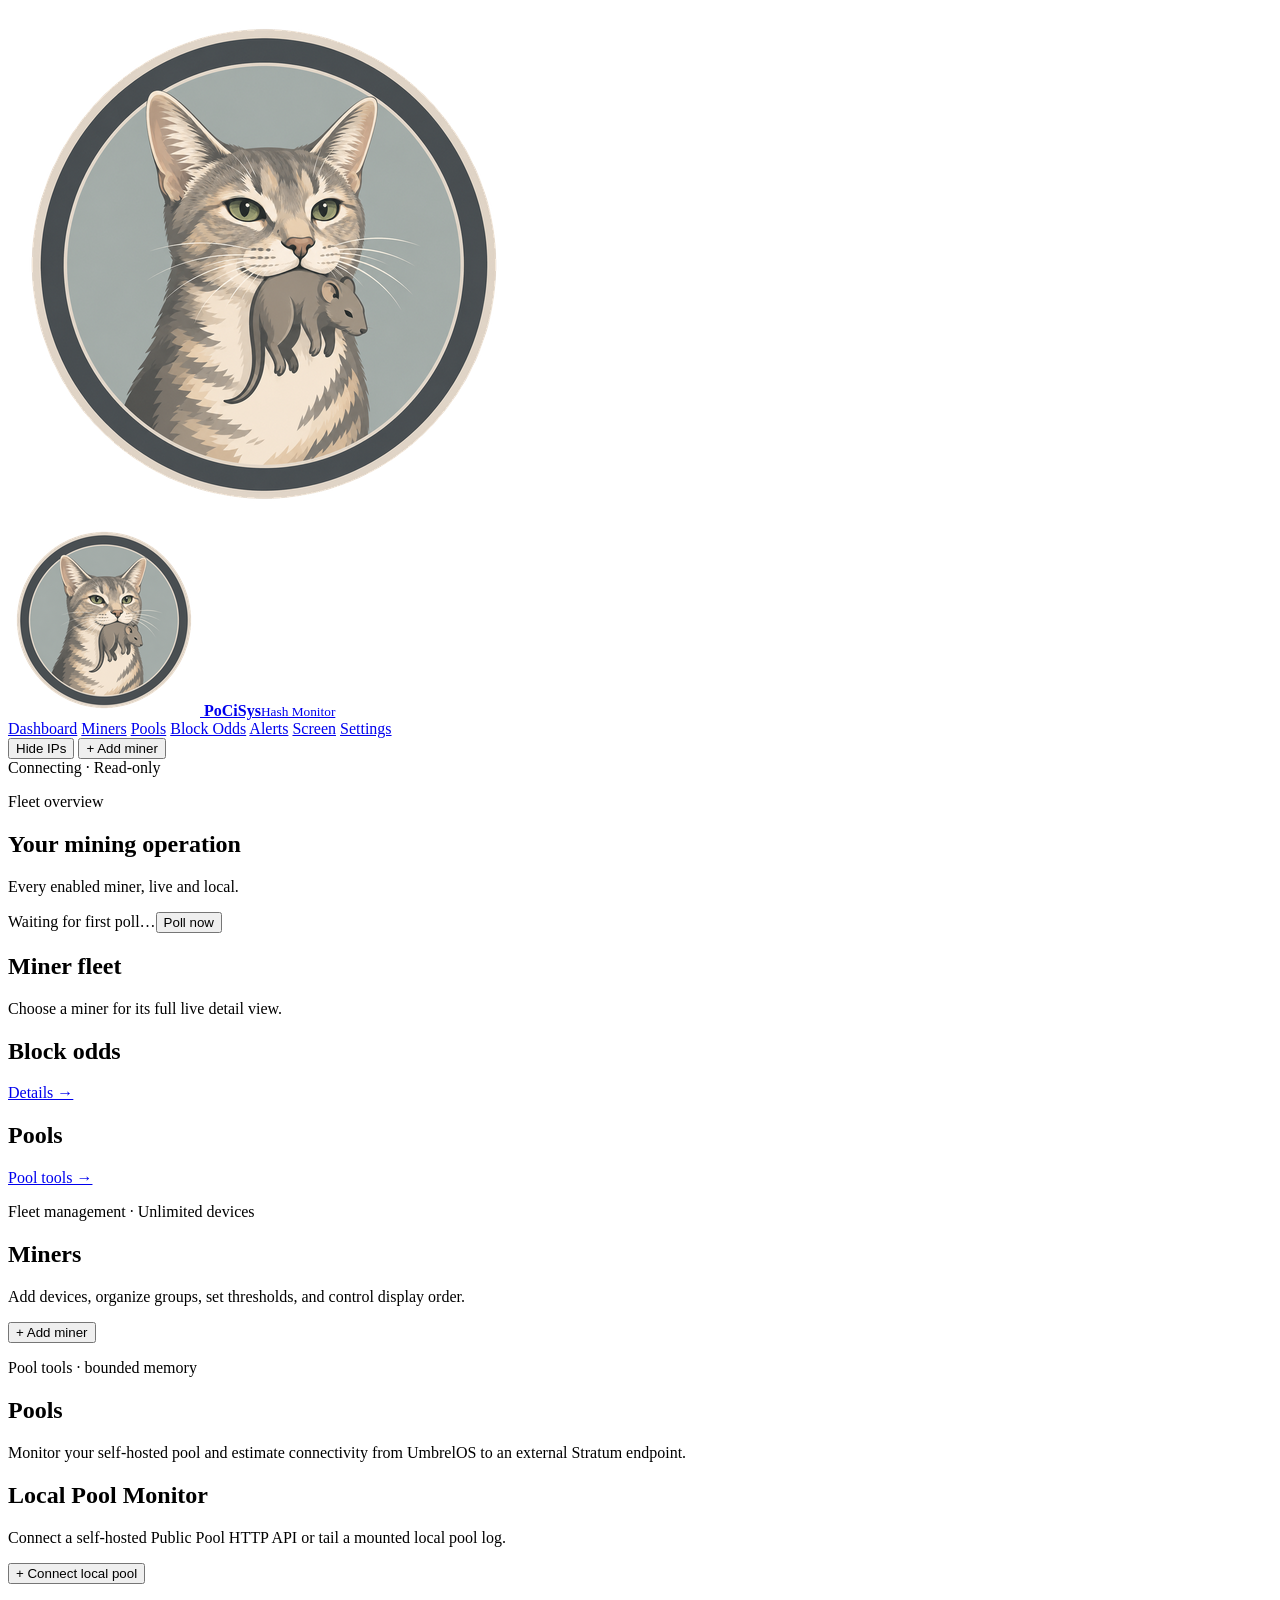
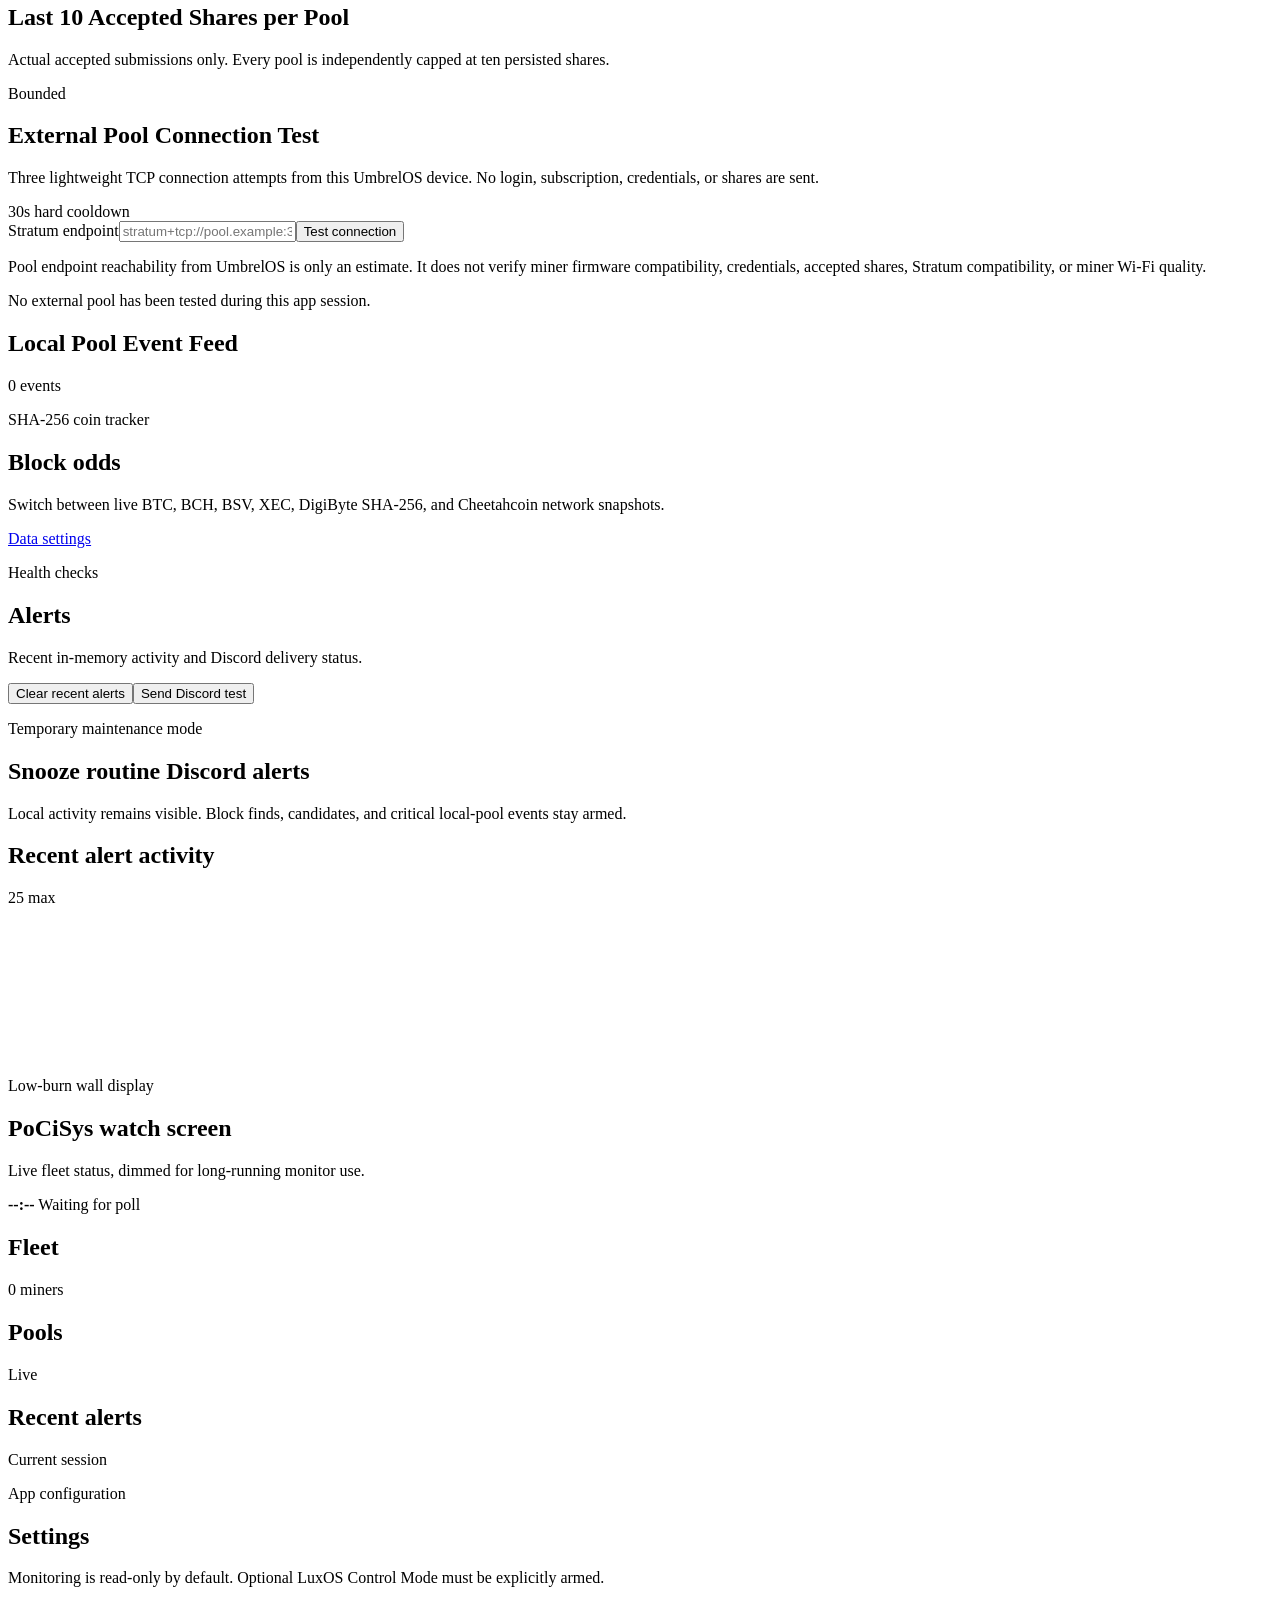
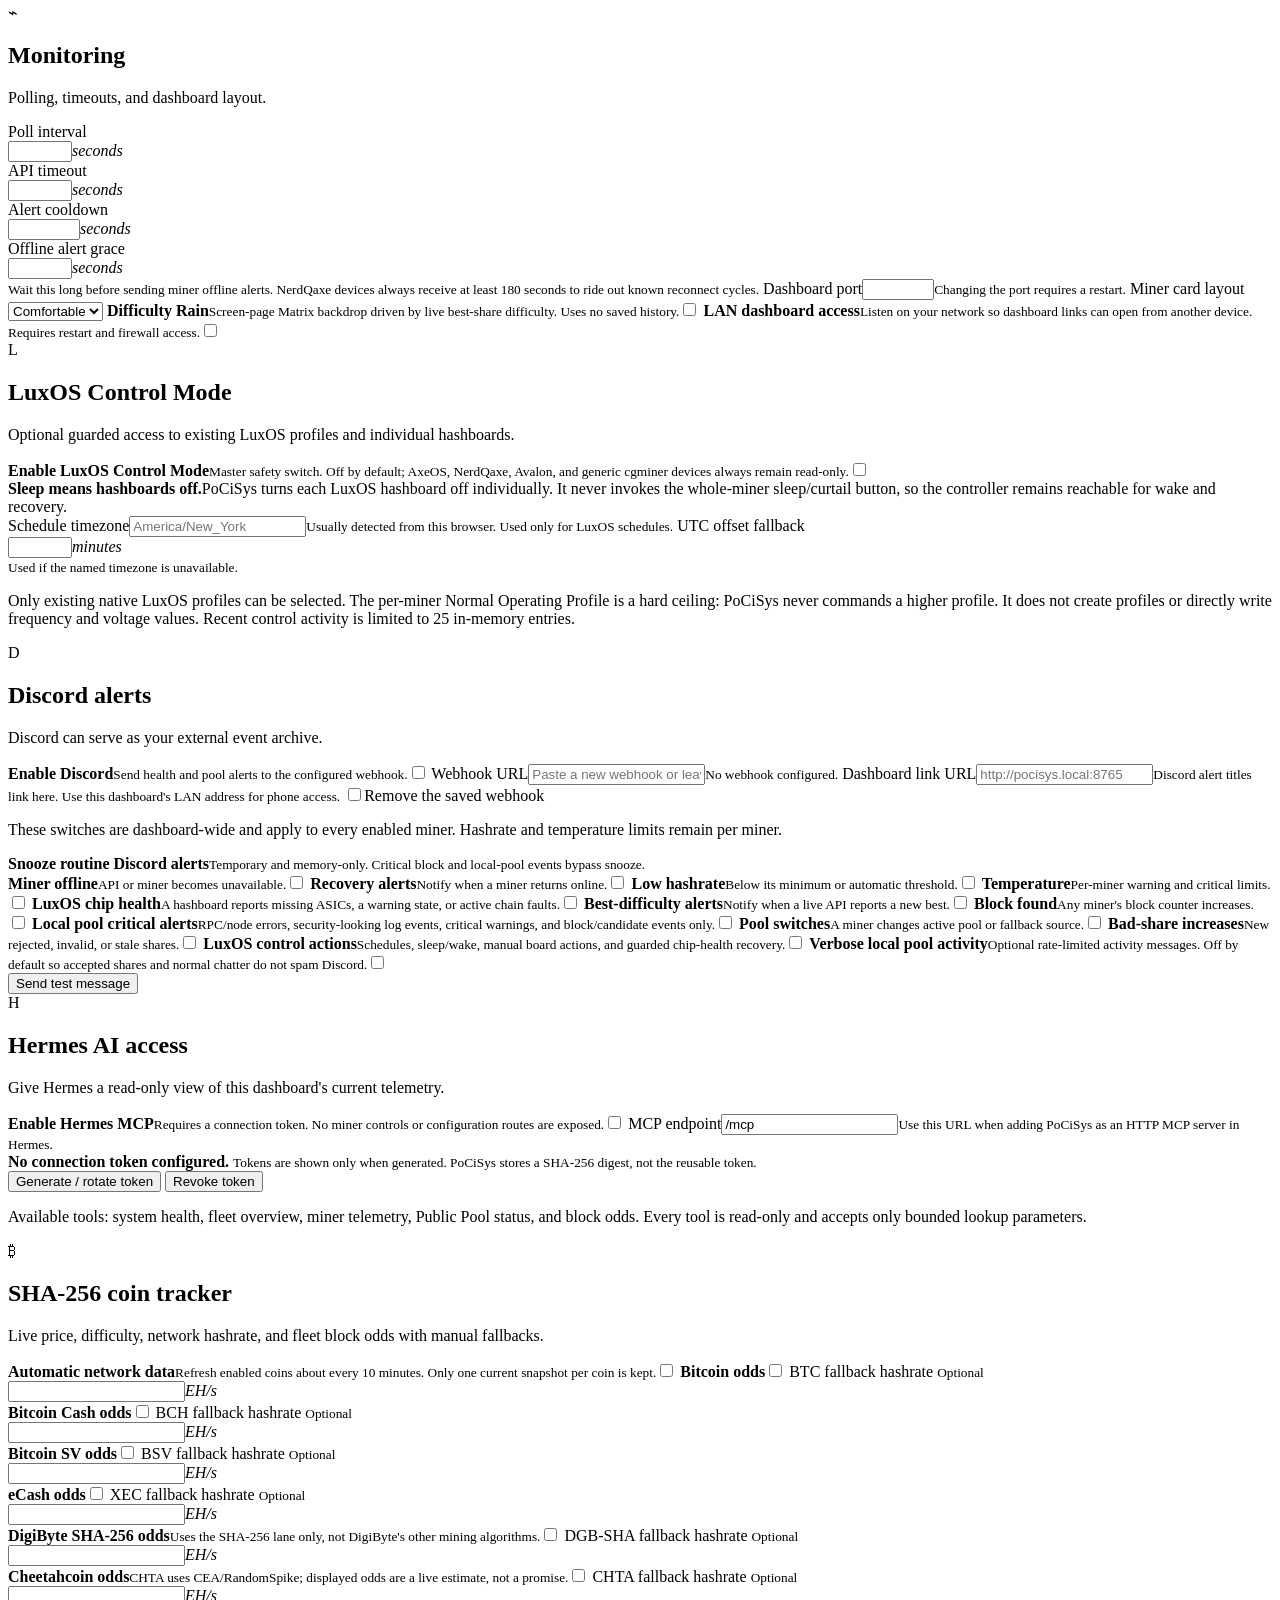
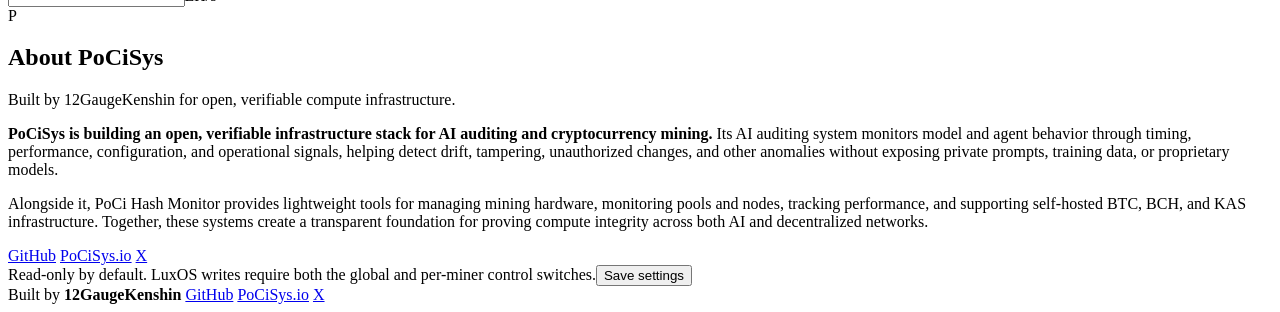
==== pocisys-hash-monitor/web/index.html @ 03a72e24 "Update Hash Monitor shares and health telemetry" ====
<!doctype html>
<html lang="en">
<head>
  <meta charset="utf-8">
  <meta name="viewport" content="width=device-width, initial-scale=1">
  <meta name="theme-color" content="#080c12">
  <title>PoCiSys Hash Monitor</title>
  <link rel="stylesheet" href="/static/style.css">
</head>
<body>
  <div class="cat-watermark" aria-hidden="true"><img src="[data-uri]" alt=""></div>
  <header class="topbar">
    <a class="brand" href="/" data-link>
      <span class="brand-mark"><img src="[data-uri]" alt="PoCiSys cat logo"></span>
      <span><strong>PoCiSys</strong><small>Hash Monitor</small></span>
    </a>
    <nav>
      <a href="/" data-link>Dashboard</a>
      <a href="/miners" data-link>Miners</a>
      <a href="/pools" data-link>Pools</a>
      <a href="/odds" data-link>Block Odds</a>
      <a href="/alerts" data-link>Alerts</a>
      <a href="/screen" data-link>Screen</a>
      <a href="/settings" data-link>Settings</a>
    </nav>
    <div class="top-actions">
      <button class="privacy-button" id="ip-privacy-toggle" data-action="toggle-ip-privacy" aria-pressed="false">Hide IPs</button>
      <button class="primary small" data-action="add-miner">+ Add miner</button>
      <div class="connection"><i></i><span id="connection-text">Connecting · Read-only</span></div>
    </div>
  </header>

  <main>
    <section id="page-dashboard" class="page">
      <div class="page-heading">
        <div><p class="eyebrow">Fleet overview</p><h1>Your mining operation</h1><p>Every enabled miner, live and local.</p></div>
        <div class="heading-actions"><span id="last-poll">Waiting for first poll…</span><button data-action="poll-now">Poll now</button></div>
      </div>
      <div id="summary-grid" class="summary-grid"></div>
      <div class="section-heading fleet-heading">
        <div><h2>Miner fleet</h2><p>Choose a miner for its full live detail view.</p></div>
        <div id="group-filters" class="filter-chips"></div>
      </div>
      <div id="dashboard-miners"></div>
      <div class="split">
        <section class="panel"><div class="panel-title"><h2>Block odds</h2><a href="/odds" data-link>Details →</a></div><div id="dashboard-odds"></div></section>
        <section class="panel"><div class="panel-title"><h2>Pools</h2><a href="/pools" data-link>Pool tools →</a></div><div id="dashboard-pools"></div></section>
      </div>
    </section>

    <section id="page-miners" class="page">
      <div class="page-heading">
        <div><p class="eyebrow">Fleet management · Unlimited devices</p><h1>Miners</h1><p>Add devices, organize groups, set thresholds, and control display order.</p></div>
        <button class="primary" data-action="add-miner">+ Add miner</button>
      </div>
      <div id="miners-table" class="table-wrap"></div>
    </section>

    <section id="page-miner-detail" class="page">
      <div id="miner-detail"></div>
    </section>

    <section id="page-pools" class="page">
      <div class="page-heading">
        <div><p class="eyebrow">Pool tools · bounded memory</p><h1>Pools</h1><p>Monitor your self-hosted pool and estimate connectivity from UmbrelOS to an external Stratum endpoint.</p></div>
      </div>
      <section class="pool-section-head"><div><h2>Local Pool Monitor</h2><p>Connect a self-hosted Public Pool HTTP API or tail a mounted local pool log.</p></div><button class="primary" data-action="add-pool">+ Connect local pool</button></section>
      <div id="pool-management" class="management-grid"></div>
      <section class="panel accepted-shares-panel">
        <div class="panel-title"><div><h2>Last 10 Accepted Shares per Pool</h2><p>Actual accepted submissions only. Every pool is independently capped at ten persisted shares.</p></div><span class="pill">Bounded</span></div>
        <div id="accepted-share-summary" class="share-summary-grid"></div>
        <div id="accepted-share-feed" class="accepted-share-feed"></div>
      </section>
      <section class="panel pool-connection-tool">
        <div class="panel-title"><div><h2>External Pool Connection Test</h2><p>Three lightweight TCP connection attempts from this UmbrelOS device. No login, subscription, credentials, or shares are sent.</p></div><span class="pill">30s hard cooldown</span></div>
        <div class="pool-test-controls"><label><span>Stratum endpoint</span><input id="pool-test-target" type="text" maxlength="320" placeholder="stratum+tcp://pool.example:3333" autocomplete="off" spellcheck="false"></label><button id="pool-test-button" class="primary" data-action="test-external-pool">Test connection</button></div>
        <p class="pool-test-notice">Pool endpoint reachability from UmbrelOS is only an estimate. It does not verify miner firmware compatibility, credentials, accepted shares, Stratum compatibility, or miner Wi-Fi quality.</p>
        <div id="pool-test-result" class="pool-test-result"><div class="empty compact-empty">No external pool has been tested during this app session.</div></div>
      </section>
      <section class="panel feed-panel"><div class="panel-title"><h2>Local Pool Event Feed</h2><span id="pool-event-total" class="pill">0 events</span></div><div id="pool-events" class="feed"></div></section>
    </section>

    <section id="page-odds" class="page">
      <div class="page-heading"><div><p class="eyebrow">SHA-256 coin tracker</p><h1>Block odds</h1><p>Switch between live BTC, BCH, BSV, XEC, DigiByte SHA-256, and Cheetahcoin network snapshots.</p></div><a class="button-link" href="/settings#odds-settings" data-link>Data settings</a></div>
      <div id="odds-filters" class="filter-row odds-filters"></div>
      <div id="odds-content" class="odds-grid"></div>
    </section>

    <section id="page-alerts" class="page">
      <div class="page-heading">
        <div><p class="eyebrow">Health checks</p><h1>Alerts</h1><p>Recent in-memory activity and Discord delivery status.</p></div>
        <div class="heading-actions"><button data-action="clear-alerts">Clear recent alerts</button><button data-action="test-discord">Send Discord test</button></div>
      </div>
      <div id="discord-status"></div>
      <section class="panel alert-snooze-card"><div><p class="eyebrow">Temporary maintenance mode</p><h2>Snooze routine Discord alerts</h2><p>Local activity remains visible. Block finds, candidates, and critical local-pool events stay armed.</p></div><div id="alert-snooze-controls" class="snooze-controls"></div></section>
      <section class="panel feed-panel"><div class="panel-title"><h2>Recent alert activity</h2><span class="pill">25 max</span></div><div id="alert-events" class="feed"></div></section>
    </section>

    <section id="page-screen" class="page screen-page">
      <div class="screen-shell">
        <canvas id="difficulty-rain" class="difficulty-rain" aria-hidden="true"></canvas>
        <div class="screen-ambient screen-ambient-a"></div>
        <div class="screen-ambient screen-ambient-b"></div>
        <header class="screen-head">
          <div>
            <p class="eyebrow">Low-burn wall display</p>
            <h1>PoCiSys watch screen</h1>
            <p>Live fleet status, dimmed for long-running monitor use.</p>
          </div>
          <div class="screen-clock">
            <strong id="screen-time">--:--</strong>
            <span id="screen-updated">Waiting for poll</span>
            <div id="screen-snooze-controls" class="snooze-controls screen-snooze-controls"></div>
          </div>
        </header>
        <div id="screen-status" class="screen-status-grid"></div>
        <div class="screen-main-grid">
          <section class="screen-panel screen-fleet-panel">
            <div class="screen-panel-title"><h2>Fleet</h2><span id="screen-fleet-count" class="pill">0 miners</span></div>
            <div id="screen-miners" class="screen-miners"></div>
          </section>
          <aside class="screen-side">
            <section class="screen-panel">
              <div class="screen-panel-title"><h2>Pools</h2><span class="pill">Live</span></div>
              <div id="screen-pools" class="screen-list"></div>
            </section>
            <section class="screen-panel">
              <div class="screen-panel-title"><h2>Recent alerts</h2><span class="pill">Current session</span></div>
              <div id="screen-alerts" class="screen-list"></div>
            </section>
          </aside>
        </div>
      </div>
    </section>

    <section id="page-settings" class="page">
      <div class="page-heading"><div><p class="eyebrow">App configuration</p><h1>Settings</h1><p>Monitoring is read-only by default. Optional LuxOS Control Mode must be explicitly armed.</p></div></div>
      <form id="settings-form" class="settings-layout">
        <section class="settings-card">
          <div class="settings-card-head"><span class="settings-icon">⌁</span><div><h2>Monitoring</h2><p>Polling, timeouts, and dashboard layout.</p></div></div>
          <div class="form-grid">
            <label><span>Poll interval</span><div class="input-unit"><input name="poll_interval_seconds" type="number" min="2" max="3600" required><em>seconds</em></div></label>
            <label><span>API timeout</span><div class="input-unit"><input name="request_timeout_seconds" type="number" min="0.5" max="30" step="0.5" required><em>seconds</em></div></label>
            <label><span>Alert cooldown</span><div class="input-unit"><input name="alert_cooldown_seconds" type="number" min="0" max="86400" required><em>seconds</em></div></label>
            <label><span>Offline alert grace</span><div class="input-unit"><input name="offline_alert_grace_seconds" type="number" min="0" max="3600" required><em>seconds</em></div><small>Wait this long before sending miner offline alerts. NerdQaxe devices always receive at least 180 seconds to ride out known reconnect cycles.</small></label>
            <label><span>Dashboard port</span><input name="dashboard_port" type="number" min="1024" max="65535" required><small>Changing the port requires a restart.</small></label>
            <label><span>Miner card layout</span><select name="dashboard_density"><option value="comfortable">Comfortable</option><option value="compact">Compact</option></select></label>
            <label class="switch-row full"><span><strong>Difficulty Rain</strong><small>Screen-page Matrix backdrop driven by live best-share difficulty. Uses no saved history.</small></span><input name="difficulty_rain_enabled" type="checkbox" role="switch"></label>
            <label class="switch-row full"><span><strong>LAN dashboard access</strong><small>Listen on your network so dashboard links can open from another device. Requires restart and firewall access.</small></span><input name="lan_access_enabled" type="checkbox" role="switch"></label>
          </div>
        </section>

        <section class="settings-card control-settings-card">
          <div class="settings-card-head"><span class="settings-icon control-color">L</span><div><h2>LuxOS Control Mode</h2><p>Optional guarded access to existing LuxOS profiles and individual hashboards.</p></div></div>
          <label class="switch-row"><span><strong>Enable LuxOS Control Mode</strong><small>Master safety switch. Off by default; AxeOS, NerdQaxe, Avalon, and generic cgminer devices always remain read-only.</small></span><input name="luxos_control_enabled" type="checkbox" role="switch"></label>
          <div class="control-warning"><strong>Sleep means hashboards off.</strong><span>PoCiSys turns each LuxOS hashboard off individually. It never invokes the whole-miner sleep/curtail button, so the controller remains reachable for wake and recovery.</span></div>
          <div class="form-grid two">
            <label><span>Schedule timezone</span><input name="control_timezone" maxlength="80" placeholder="America/New_York"><small>Usually detected from this browser. Used only for LuxOS schedules.</small></label>
            <label><span>UTC offset fallback</span><div class="input-unit"><input name="control_utc_offset_minutes" type="number" min="-840" max="840" step="1"><em>minutes</em></div><small>Used if the named timezone is unavailable.</small></label>
          </div>
          <p class="settings-explainer">Only existing native LuxOS profiles can be selected. The per-miner Normal Operating Profile is a hard ceiling: PoCiSys never commands a higher profile. It does not create profiles or directly write frequency and voltage values. Recent control activity is limited to 25 in-memory entries.</p>
        </section>

        <section class="settings-card discord-settings-card">
          <div class="settings-card-head"><span class="settings-icon discord-color">D</span><div><h2>Discord alerts</h2><p>Discord can serve as your external event archive.</p></div></div>
          <label class="switch-row"><span><strong>Enable Discord</strong><small>Send health and pool alerts to the configured webhook.</small></span><input name="discord_enabled" type="checkbox" role="switch"></label>
          <label><span>Webhook URL</span><input name="webhook_url" type="password" autocomplete="off" placeholder="Paste a new webhook or leave unchanged"><small id="webhook-state">No webhook configured.</small></label>
          <label><span>Dashboard link URL</span><input name="dashboard_base_url" type="url" placeholder="http://pocisys.local:8765"><small>Discord alert titles link here. Use this dashboard's LAN address for phone access.</small></label>
          <label class="check-row"><input name="clear_webhook" type="checkbox"><span>Remove the saved webhook</span></label>
          <p class="settings-explainer">These switches are dashboard-wide and apply to every enabled miner. Hashrate and temperature limits remain per miner.</p>
          <div class="settings-snooze"><div><strong>Snooze routine Discord alerts</strong><small>Temporary and memory-only. Critical block and local-pool events bypass snooze.</small></div><div id="settings-snooze-controls" class="snooze-controls"></div></div>
          <div class="toggle-list alert-toggle-grid">
            <label class="switch-row"><span><strong>Miner offline</strong><small>API or miner becomes unavailable.</small></span><input name="send_offline_alerts" type="checkbox" role="switch"></label>
            <label class="switch-row"><span><strong>Recovery alerts</strong><small>Notify when a miner returns online.</small></span><input name="send_recovery_alerts" type="checkbox" role="switch"></label>
            <label class="switch-row"><span><strong>Low hashrate</strong><small>Below its minimum or automatic threshold.</small></span><input name="send_hashrate_alerts" type="checkbox" role="switch"></label>
            <label class="switch-row"><span><strong>Temperature</strong><small>Per-miner warning and critical limits.</small></span><input name="send_temperature_alerts" type="checkbox" role="switch"></label>
            <label class="switch-row"><span><strong>LuxOS chip health</strong><small>A hashboard reports missing ASICs, a warning state, or active chain faults.</small></span><input name="send_chip_health_alerts" type="checkbox" role="switch"></label>
            <label class="switch-row"><span><strong>Best-difficulty alerts</strong><small>Notify when a live API reports a new best.</small></span><input name="send_best_diff_alerts" type="checkbox" role="switch"></label>
            <label class="switch-row"><span><strong>Block found</strong><small>Any miner's block counter increases.</small></span><input name="send_block_found_alerts" type="checkbox" role="switch"></label>
            <label class="switch-row"><span><strong>Local pool critical alerts</strong><small>RPC/node errors, security-looking log events, critical warnings, and block/candidate events only.</small></span><input name="send_pool_alerts" type="checkbox" role="switch"></label>
            <label class="switch-row"><span><strong>Pool switches</strong><small>A miner changes active pool or fallback source.</small></span><input name="send_pool_switch_alerts" type="checkbox" role="switch"></label>
            <label class="switch-row"><span><strong>Bad-share increases</strong><small>New rejected, invalid, or stale shares.</small></span><input name="send_share_alerts" type="checkbox" role="switch"></label>
            <label class="switch-row"><span><strong>LuxOS control actions</strong><small>Schedules, sleep/wake, manual board actions, and guarded chip-health recovery.</small></span><input name="send_control_alerts" type="checkbox" role="switch"></label>
            <label class="switch-row"><span><strong>Verbose local pool activity</strong><small>Optional rate-limited activity messages. Off by default so accepted shares and normal chatter do not spam Discord.</small></span><input name="verbose_pool_events" type="checkbox" role="switch"></label>
          </div>
          <button type="button" data-action="test-discord">Send test message</button>
        </section>

        <section class="settings-card hermes-settings-card">
          <div class="settings-card-head"><span class="settings-icon hermes-color">H</span><div><h2>Hermes AI access</h2><p>Give Hermes a read-only view of this dashboard's current telemetry.</p></div></div>
          <label class="switch-row"><span><strong>Enable Hermes MCP</strong><small>Requires a connection token. No miner controls or configuration routes are exposed.</small></span><input name="hermes_enabled" type="checkbox" role="switch"></label>
          <label><span>MCP endpoint</span><input id="hermes-mcp-url" type="text" readonly value="/mcp"><small>Use this URL when adding PoCiSys as an HTTP MCP server in Hermes.</small></label>
          <div class="hermes-token-state">
            <strong id="hermes-token-state">No connection token configured.</strong>
            <small>Tokens are shown only when generated. PoCiSys stores a SHA-256 digest, not the reusable token.</small>
          </div>
          <div id="hermes-token-result" class="hermes-token-result" hidden>
            <label><span>New connection token</span><input id="hermes-token-value" type="password" readonly autocomplete="off"></label>
            <button type="button" data-action="copy-hermes-token">Copy token</button>
          </div>
          <div class="hermes-actions">
            <button type="button" data-action="generate-hermes-token">Generate / rotate token</button>
            <button class="danger-text" type="button" data-action="revoke-hermes-token">Revoke token</button>
          </div>
          <p class="settings-explainer">Available tools: system health, fleet overview, miner telemetry, Public Pool status, and block odds. Every tool is read-only and accepts only bounded lookup parameters.</p>
        </section>

        <section id="odds-settings" class="settings-card">
          <div class="settings-card-head"><span class="settings-icon">₿</span><div><h2>SHA-256 coin tracker</h2><p>Live price, difficulty, network hashrate, and fleet block odds with manual fallbacks.</p></div></div>
          <div class="toggle-list">
            <label class="switch-row"><span><strong>Automatic network data</strong><small>Refresh enabled coins about every 10 minutes. Only one current snapshot per coin is kept.</small></span><input name="auto_network_data" type="checkbox" role="switch"></label>
            <label class="switch-row"><span><strong>Bitcoin odds</strong></span><input name="btc_enabled" type="checkbox" role="switch"></label>
            <label><span>BTC fallback hashrate <small>Optional</small></span><div class="input-unit"><input name="manual_btc_network_hashrate_eh" type="number" min="0.001" step="0.001"><em>EH/s</em></div></label>
            <label class="switch-row"><span><strong>Bitcoin Cash odds</strong></span><input name="bch_enabled" type="checkbox" role="switch"></label>
            <label><span>BCH fallback hashrate <small>Optional</small></span><div class="input-unit"><input name="manual_bch_network_hashrate_eh" type="number" min="0.001" step="0.001"><em>EH/s</em></div></label>
            <label class="switch-row"><span><strong>Bitcoin SV odds</strong></span><input name="bsv_enabled" type="checkbox" role="switch"></label>
            <label><span>BSV fallback hashrate <small>Optional</small></span><div class="input-unit"><input name="manual_bsv_network_hashrate_eh" type="number" min="0.000000001" step="0.000000001"><em>EH/s</em></div></label>
            <label class="switch-row"><span><strong>eCash odds</strong></span><input name="xec_enabled" type="checkbox" role="switch"></label>
            <label><span>XEC fallback hashrate <small>Optional</small></span><div class="input-unit"><input name="manual_xec_network_hashrate_eh" type="number" min="0.000000001" step="0.000000001"><em>EH/s</em></div></label>
            <label class="switch-row"><span><strong>DigiByte SHA-256 odds</strong><small>Uses the SHA-256 lane only, not DigiByte's other mining algorithms.</small></span><input name="dgb_enabled" type="checkbox" role="switch"></label>
            <label><span>DGB-SHA fallback hashrate <small>Optional</small></span><div class="input-unit"><input name="manual_dgb_network_hashrate_eh" type="number" min="0.000000001" step="0.000000001"><em>EH/s</em></div></label>
            <label class="switch-row"><span><strong>Cheetahcoin odds</strong><small>CHTA uses CEA/RandomSpike; displayed odds are a live estimate, not a promise.</small></span><input name="chta_enabled" type="checkbox" role="switch"></label>
            <label><span>CHTA fallback hashrate <small>Optional</small></span><div class="input-unit"><input name="manual_chta_network_hashrate_eh" type="number" min="0.000000001" step="0.000000001"><em>EH/s</em></div></label>
          </div>
        </section>

        <section class="settings-card about-card">
          <div class="settings-card-head"><span class="settings-icon">P</span><div><h2>About PoCiSys</h2><p>Built by 12GaugeKenshin for open, verifiable compute infrastructure.</p></div></div>
          <p class="settings-explainer about-copy"><strong>PoCiSys is building an open, verifiable infrastructure stack for AI auditing and cryptocurrency mining.</strong> Its AI auditing system monitors model and agent behavior through timing, performance, configuration, and operational signals, helping detect drift, tampering, unauthorized changes, and other anomalies without exposing private prompts, training data, or proprietary models.</p>
          <p class="settings-explainer about-copy">Alongside it, PoCi Hash Monitor provides lightweight tools for managing mining hardware, monitoring pools and nodes, tracking performance, and supporting self-hosted BTC, BCH, and KAS infrastructure. Together, these systems create a transparent foundation for proving compute integrity across both AI and decentralized networks.</p>
          <div class="creator-links" aria-label="PoCiSys links">
            <a href="https://github.com/12gaugekenshin" target="_blank" rel="noopener noreferrer">GitHub</a>
            <a href="https://pocisys.io/" target="_blank" rel="noopener noreferrer">PoCiSys.io</a>
            <a href="https://x.com/12gaugekenshin" target="_blank" rel="noopener noreferrer">X</a>
          </div>
        </section>

        <div class="settings-save"><span id="settings-note">Read-only by default. LuxOS writes require both the global and per-miner control switches.</span><button class="primary" type="submit">Save settings</button></div>
      </form>
    </section>
  </main>

  <footer class="builder-banner" aria-label="Builder attribution">
    <span>Built by <strong>12GaugeKenshin</strong></span>
    <a href="https://github.com/12gaugekenshin" target="_blank" rel="noopener noreferrer">GitHub</a>
    <a href="https://pocisys.io/" target="_blank" rel="noopener noreferrer">PoCiSys.io</a>
    <a href="https://x.com/12gaugekenshin" target="_blank" rel="noopener noreferrer">X</a>
  </footer>

  <dialog id="miner-dialog" class="app-dialog">
    <form id="miner-form" method="dialog">
      <input name="id" type="hidden">
      <div class="dialog-head"><div><p class="eyebrow">Fleet setup</p><h2 id="miner-dialog-title">Add miner</h2></div><button class="icon-button" type="button" data-action="close-dialog" aria-label="Close">×</button></div>
      <div class="dialog-body">
        <div class="form-grid two">
          <label><span>Display name</span><input name="name" maxlength="80" placeholder="Garage Bitaxe" required></label>
          <label><span>IP address or hostname</span><input name="ip" maxlength="255" placeholder="miner.local" required></label>
          <label><span>Miner OS / API</span><select name="type" required><option value="axeos">AxeOS / Bitaxe</option><option value="nerdqaxe">NerdOS / NerdQaxe</option><option value="luxos">LuxOS</option><option value="canaan_avalon">Canaan / Avalon *beta*</option><option value="cgminer">Generic cgminer API *beta*</option></select></label>
          <label><span>Group</span><input name="group" maxlength="80" value="BTC Solo" placeholder="BTC Solo"></label>
        </div>
        <div class="form-section"><h3>Health thresholds</h3><p class="form-help">Expected hashrate is read from the miner when its API provides it. Leave minimum hashrate blank to alert automatically below 75% of that device-reported value.</p><div class="form-grid three">
          <label><span>Minimum hashrate <small>Optional</small></span><div class="input-unit"><input name="min_hashrate_ths" type="number" min="0" step="0.001"><em>TH/s</em></div></label>
          <label><span>Temperature warning</span><div class="input-unit"><input name="temp_warning_c" type="number" min="0" max="150" value="70"><em> C</em></div></label>
          <label><span>Temperature critical</span><div class="input-unit"><input name="temp_critical_c" type="number" min="0" max="150" value="80"><em> C</em></div></label>
          <label><span>Display order</span><input name="display_order" type="number" min="0" max="9999" value="0"></label>
        </div></div>
        <div class="form-section luxos-control-fields" hidden>
          <div class="control-section-head"><div><h3>LuxOS control (optional)</h3><p class="form-help">Uses only this miner's existing native LuxOS profiles and per-hashboard actions.</p></div><button type="button" data-action="load-luxos-profiles">Load profiles</button></div>
          <div id="luxos-profile-result" class="test-result"></div>
          <div class="luxos-feature-block">
            <div class="luxos-feature-head"><p class="eyebrow">Manual access</p><h3>Profile &amp; hashboard controls</h3></div>
            <label class="switch-row enabled-row"><span><strong>Arm manual LuxOS controls</strong><small>Allows the manual profile and per-hashboard buttons for this miner. The dashboard-wide master switch must also be enabled.</small></span><input name="control_enabled" type="checkbox" role="switch"></label>
            <div class="form-grid two">
              <label><span>Normal Operating Profile</span><select name="control_full_profile"><option value="">Load profiles to choose…</option></select><small>Hard ceiling. PoCiSys will never command a profile above this selection.</small></label>
            </div>
          </div>
          <div class="luxos-feature-block">
            <div class="luxos-feature-head"><p class="eyebrow">Power schedule</p><h3>Curtailment</h3><p class="form-help">Optional timed profile changes or per-hashboard sleep. Independent of chip recovery.</p></div>
            <div class="form-grid two">
              <label class="luxos-low-profile-field"><span>Curtailed profile</span><select name="control_low_profile"><option value="">Load profiles to choose…</option></select></label>
              <label><span>Curtailment behavior</span><select name="control_low_mode"><option value="profile">Apply curtailed profile</option><option value="boards_off">Sleep - turn every hashboard off</option></select><small>Sleep never calls LuxOS whole-miner curtail. The controller stays online.</small></label>
              <label><span>Peak period starts</span><input name="control_low_time" type="time"><small>Automatically curtail at this local time.</small></label>
              <label><span>Normal operation resumes</span><input name="control_full_time" type="time"><small>Wake boards and restore the Normal Operating Profile.</small></label>
            </div>
            <label class="switch-row enabled-row"><span><strong>Arm automatic curtailing schedule</strong><small>During the peak period, apply the curtailed profile or Sleep. Outside it, restore the Normal Operating Profile and start the boards.</small></span><input name="control_schedule_enabled" type="checkbox" role="switch"></label>
          </div>
          <div class="luxos-feature-block">
            <div class="luxos-feature-head"><p class="eyebrow">ASIC protection</p><h3>Hashboard health &amp; recovery</h3><p class="form-help">Independent of manual controls and the curtailment schedule.</p></div>
            <div class="form-grid two">
              <label><span>Chip health score threshold</span><div class="input-unit"><input name="chip_health_score_threshold" type="number" min="0" max="100" step="1"><em>/ 100</em></div><small>A known chip below this score counts as degraded even when LuxOS labels it Healthy. Set 0 to react only when LuxOS explicitly marks a chip unhealthy.</small></label>
            </div>
            <label class="switch-row enabled-row"><span><strong>Arm automatic hashboard recovery</strong><small>Unknown chips and brief warnings are ignored. Three consecutive known unhealthy readings trigger one alert and restart only the affected board. PoCiSys then observes for ten minutes and sends one outcome alert. Routine restart noise is suppressed, and a fixed six-hour board cooldown prevents loops.</small></span><input name="auto_recover_hashboards" type="checkbox" role="switch"></label>
          </div>
          <div class="control-warning compact"><strong>Emergency restore is best effort.</strong><span>PoCiSys restores the selected normal profile and starts boards when it can communicate with LuxOS. If Umbrel, PoCiSys, or the miner is unreachable, no controller can issue that command until communication returns.</span></div>
        </div>
        <label class="switch-row enabled-row"><span><strong>Enable monitoring</strong><small>Disabled miners stay configured but are not polled.</small></span><input name="enabled" type="checkbox" role="switch" checked></label>
        <div id="miner-test-result" class="test-result"></div>
      </div>
      <div class="dialog-actions"><button type="button" data-action="test-miner">Test connection</button><span></span><button type="button" data-action="close-dialog">Cancel</button><button class="primary" type="submit">Save miner</button></div>
    </form>
  </dialog>

  <dialog id="pool-dialog" class="app-dialog">
    <form id="pool-form" method="dialog">
      <input name="id" type="hidden">
      <div class="dialog-head"><div><p class="eyebrow">Local pool setup</p><h2 id="pool-dialog-title">Add local pool monitor</h2></div><button class="icon-button" type="button" data-action="close-dialog" aria-label="Close">×</button></div>
      <div class="dialog-body">
        <div class="form-grid two">
          <label><span>Monitor name</span><input name="name" maxlength="80" placeholder="My Public Pool" required></label>
          <label><span>Connection type</span><select name="mode"><option value="public_pool_api">Self-hosted Public Pool API</option><option value="local_log">Mounted local log file</option></select></label>
          <label class="full public-pool-field"><span>Self-hosted Public Pool API URL</span><div class="detect-row"><input name="api_url" maxlength="1024" placeholder="http://umbrel.local:2020"><button type="button" data-action="detect-public-pool">Auto-detect</button></div><small>PoCiSys Public Pool Port uses HTTP port 2020; stock Public Pool commonly uses 2019. Do not paste a Stratum URL such as stratum+tcp://pool:3333.</small></label>
          <label class="full public-pool-field"><span>Bitcoin address <small>Optional</small></span><input name="bitcoin_address" maxlength="160" placeholder="Auto-detect from miner pool usernames"><small>Used only to show your workers on the self-hosted Public Pool API. Leave blank for automatic detection.</small></label>
          <label class="full local-log-field"><span>Mounted local pool log path</span><input name="log_path" maxlength="1024" placeholder="/var/log/public-pool/pool.log"><small>PoCiSys tails only new lines from this mounted file and keeps at most 50 matching events in memory.</small></label>
          <input name="type" type="hidden" value="public_pool">
        </div>
        <div id="pool-detect-result" class="test-result"></div>
        <label class="switch-row enabled-row"><span><strong>Enable this monitor</strong></span><input name="enabled" type="checkbox" role="switch" checked></label>
      </div>
      <div class="dialog-actions"><span></span><span></span><button type="button" data-action="close-dialog">Cancel</button><button class="primary" type="submit">Save pool</button></div>
    </form>
  </dialog>

  <div id="toast" role="status"></div>
  <script src="/static/dashboard.js"></script>
</body>
</html>
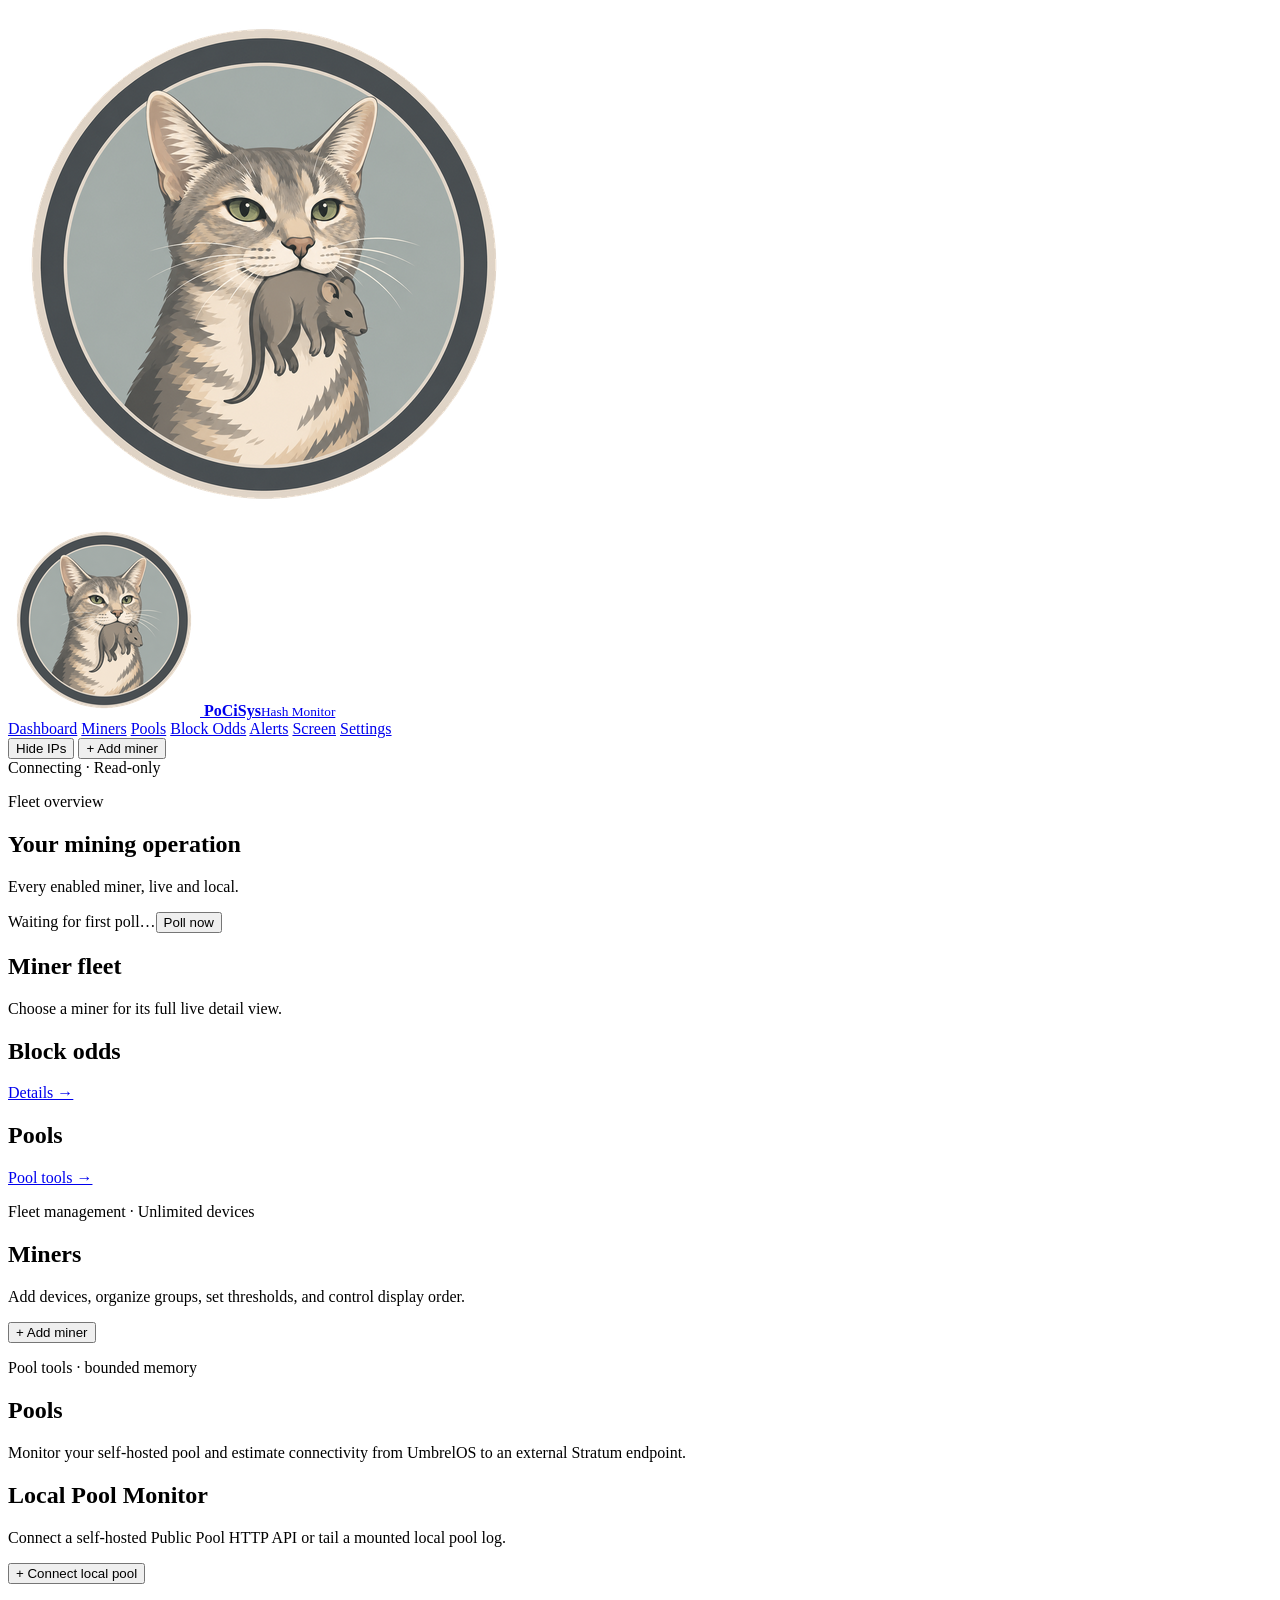
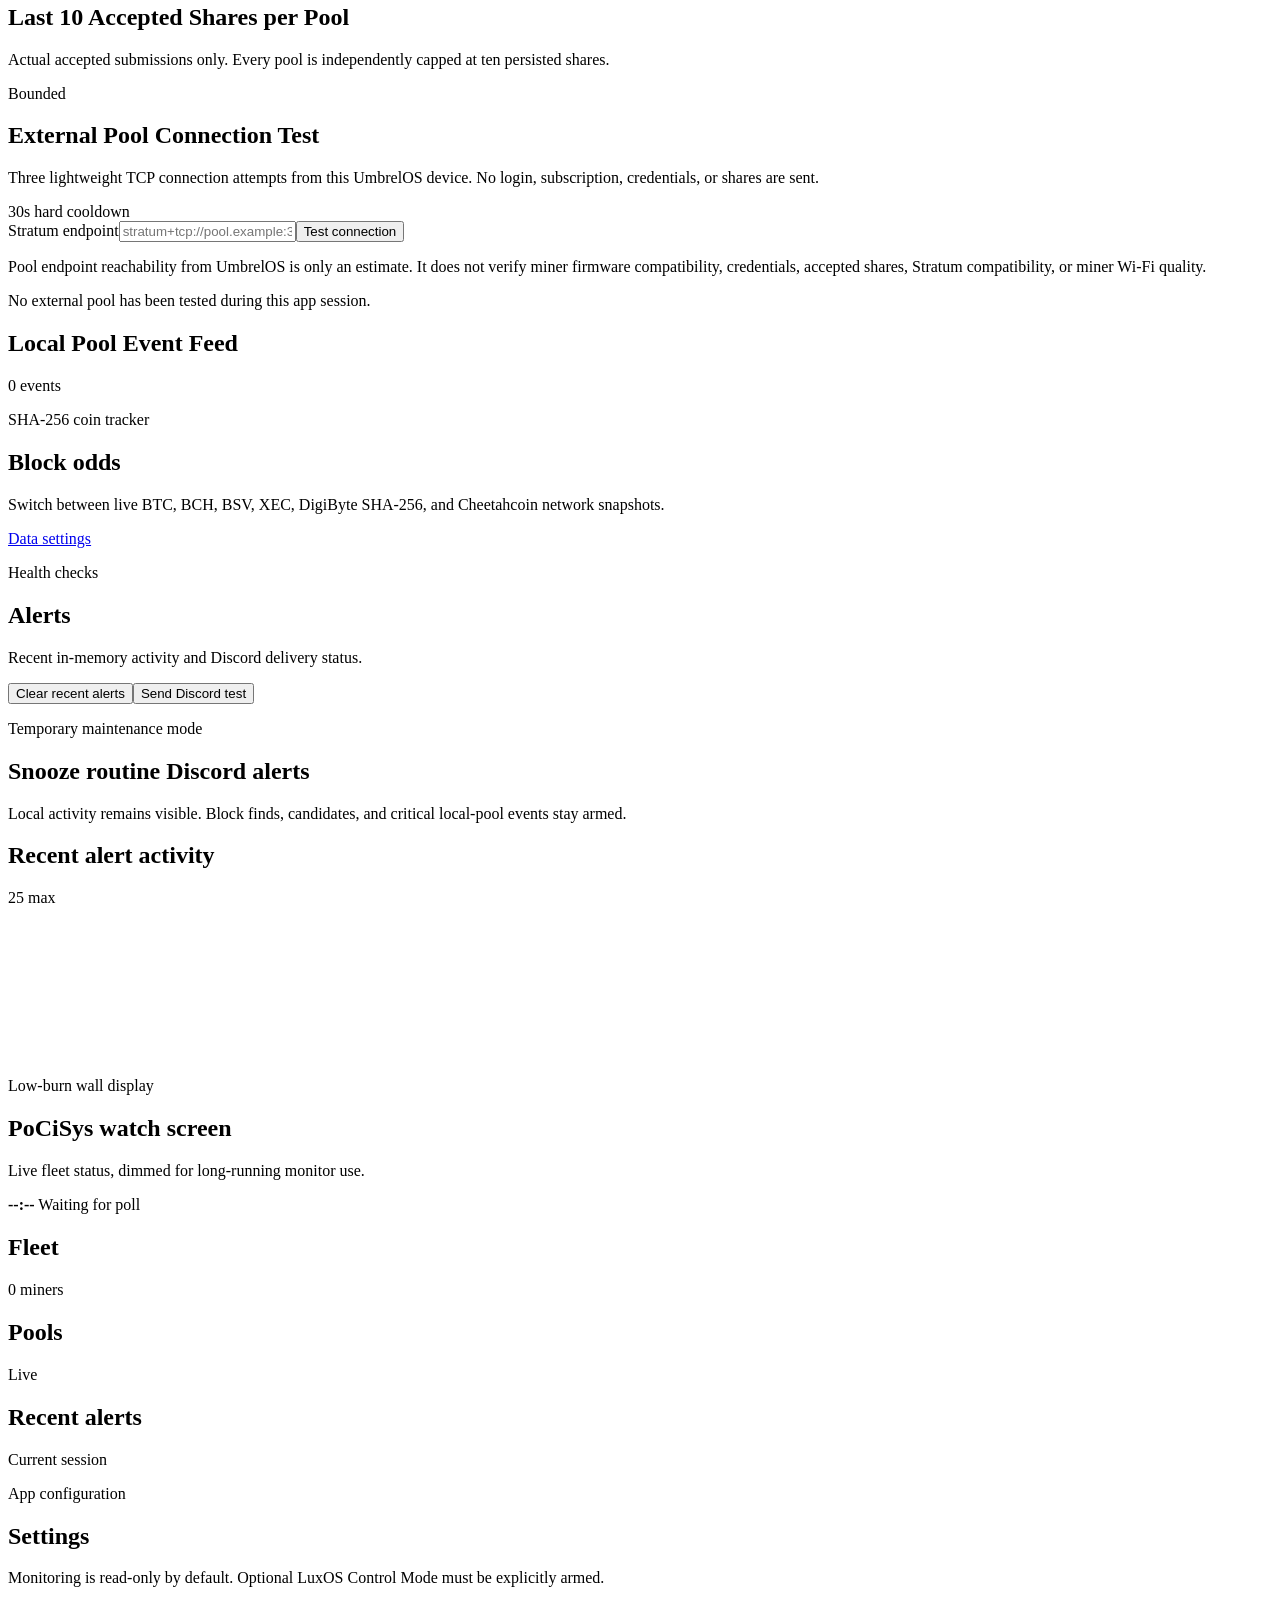
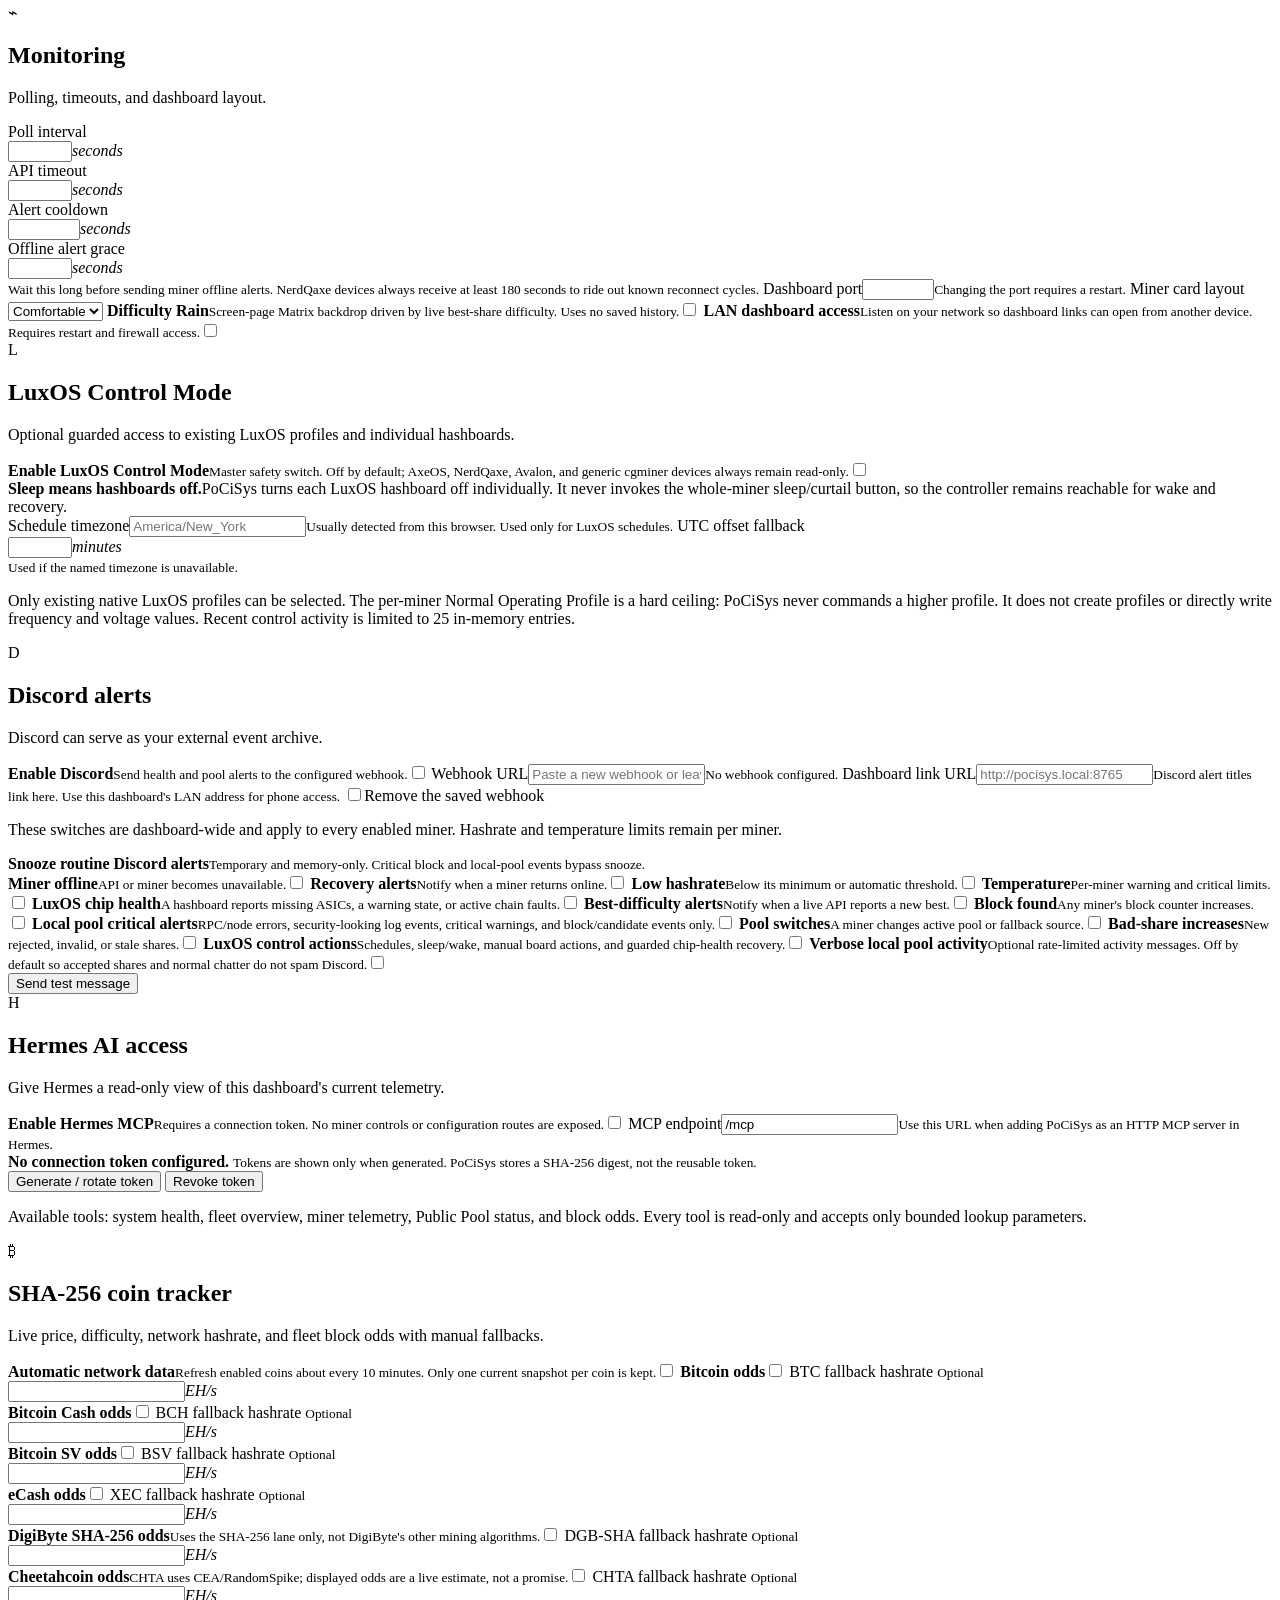
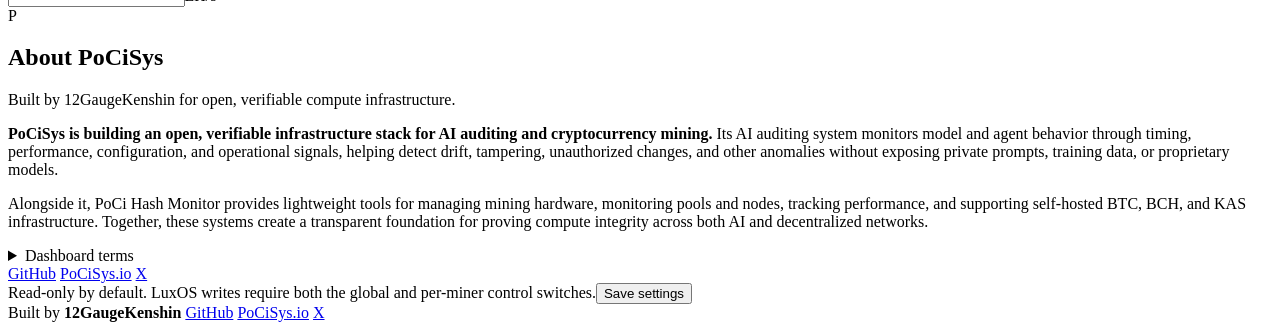
==== commit 6bd445a3: "Update Hash Monitor stability release" ====
--- a/pocisys-hash-monitor/web/index.html
+++ b/pocisys-hash-monitor/web/index.html
@@ -228,6 +228,14 @@
           <div class="settings-card-head"><span class="settings-icon">P</span><div><h2>About PoCiSys</h2><p>Built by 12GaugeKenshin for open, verifiable compute infrastructure.</p></div></div>
           <p class="settings-explainer about-copy"><strong>PoCiSys is building an open, verifiable infrastructure stack for AI auditing and cryptocurrency mining.</strong> Its AI auditing system monitors model and agent behavior through timing, performance, configuration, and operational signals, helping detect drift, tampering, unauthorized changes, and other anomalies without exposing private prompts, training data, or proprietary models.</p>
           <p class="settings-explainer about-copy">Alongside it, PoCi Hash Monitor provides lightweight tools for managing mining hardware, monitoring pools and nodes, tracking performance, and supporting self-hosted BTC, BCH, and KAS infrastructure. Together, these systems create a transparent foundation for proving compute integrity across both AI and decentralized networks.</p>
+          <details class="health-diagnostics"><summary>Dashboard terms</summary><div>
+            <p><strong>Bad shares</strong><span>Rejected + invalid + stale counters reported by the miners. These are current device counters, not stored history.</span></p>
+            <p><strong>Session best</strong><span>Highest share difficulty reported since the miner or pool session began.</span></p>
+            <p><strong>All-time best</strong><span>Highest difficulty the source says it has retained. Availability depends on firmware or the local pool API.</span></p>
+            <p><strong>Low Chip Score</strong><span>An optional LuxOS score warning. The chip remains responsive unless LuxOS separately marks it unhealthy.</span></p>
+            <p><strong>Pool monitor</strong><span>Reads statistics or bounded events from a pool you host. The external connection test only checks TCP reachability.</span></p>
+            <p><strong>Solo odds</strong><span>Uses only live hashrate assigned to that coin. Pool-mining devices are excluded from BTC/BCH solo odds.</span></p>
+          </div></details>
           <div class="creator-links" aria-label="PoCiSys links">
             <a href="https://github.com/12gaugekenshin" target="_blank" rel="noopener noreferrer">GitHub</a>
             <a href="https://pocisys.io/" target="_blank" rel="noopener noreferrer">PoCiSys.io</a>
@@ -256,7 +264,8 @@
           <label><span>Display name</span><input name="name" maxlength="80" placeholder="Garage Bitaxe" required></label>
           <label><span>IP address or hostname</span><input name="ip" maxlength="255" placeholder="miner.local" required></label>
           <label><span>Miner OS / API</span><select name="type" required><option value="axeos">AxeOS / Bitaxe</option><option value="nerdqaxe">NerdOS / NerdQaxe</option><option value="luxos">LuxOS</option><option value="canaan_avalon">Canaan / Avalon *beta*</option><option value="cgminer">Generic cgminer API *beta*</option></select></label>
-          <label><span>Group</span><input name="group" maxlength="80" value="BTC Solo" placeholder="BTC Solo"></label>
+          <label><span>Mining target</span><select name="mining_target" required><option value="btc">BTC Solo</option><option value="bch">BCH Solo</option><option value="pool">Pool mining (exclude from solo odds)</option></select><small>Automatically groups and colors the miner. Only solo targets count toward that coin's odds.</small></label>
+          <label><span>Custom group <small>Optional</small></span><input name="group" maxlength="80" placeholder="Garage"><small>Leave blank to group automatically by mining target.</small></label>
         </div>
         <div class="form-section"><h3>Health thresholds</h3><p class="form-help">Expected hashrate is read from the miner when its API provides it. Leave minimum hashrate blank to alert automatically below 75% of that device-reported value.</p><div class="form-grid three">
           <label><span>Minimum hashrate <small>Optional</small></span><div class="input-unit"><input name="min_hashrate_ths" type="number" min="0" step="0.001"><em>TH/s</em></div></label>
@@ -287,7 +296,7 @@
           <div class="luxos-feature-block">
             <div class="luxos-feature-head"><p class="eyebrow">ASIC protection</p><h3>Hashboard health &amp; recovery</h3><p class="form-help">Independent of manual controls and the curtailment schedule.</p></div>
             <div class="form-grid two">
-              <label><span>Chip health score threshold</span><div class="input-unit"><input name="chip_health_score_threshold" type="number" min="0" max="100" step="1"><em>/ 100</em></div><small>A known chip below this score counts as degraded even when LuxOS labels it Healthy. Set 0 to react only when LuxOS explicitly marks a chip unhealthy.</small></label>
+              <label><span>Optional chip score warning</span><div class="input-unit"><input name="chip_health_score_threshold" type="number" min="0" max="100" step="1"><em>/ 100</em></div><small>Default 0 follows LuxOS native health only. A higher value adds a separate Low Chip Score warning; it never means the chip stopped responding.</small></label>
             </div>
             <label class="switch-row enabled-row"><span><strong>Arm automatic hashboard recovery</strong><small>Unknown chips and brief warnings are ignored. Three consecutive known unhealthy readings trigger one alert and restart only the affected board. PoCiSys then observes for ten minutes and sends one outcome alert. Routine restart noise is suppressed, and a fixed six-hour board cooldown prevents loops.</small></span><input name="auto_recover_hashboards" type="checkbox" role="switch"></label>
           </div>
@@ -321,6 +330,7 @@
   </dialog>
 
   <div id="toast" role="status"></div>
+  <script src="/static/formatters.js"></script>
   <script src="/static/dashboard.js"></script>
 </body>
 </html>
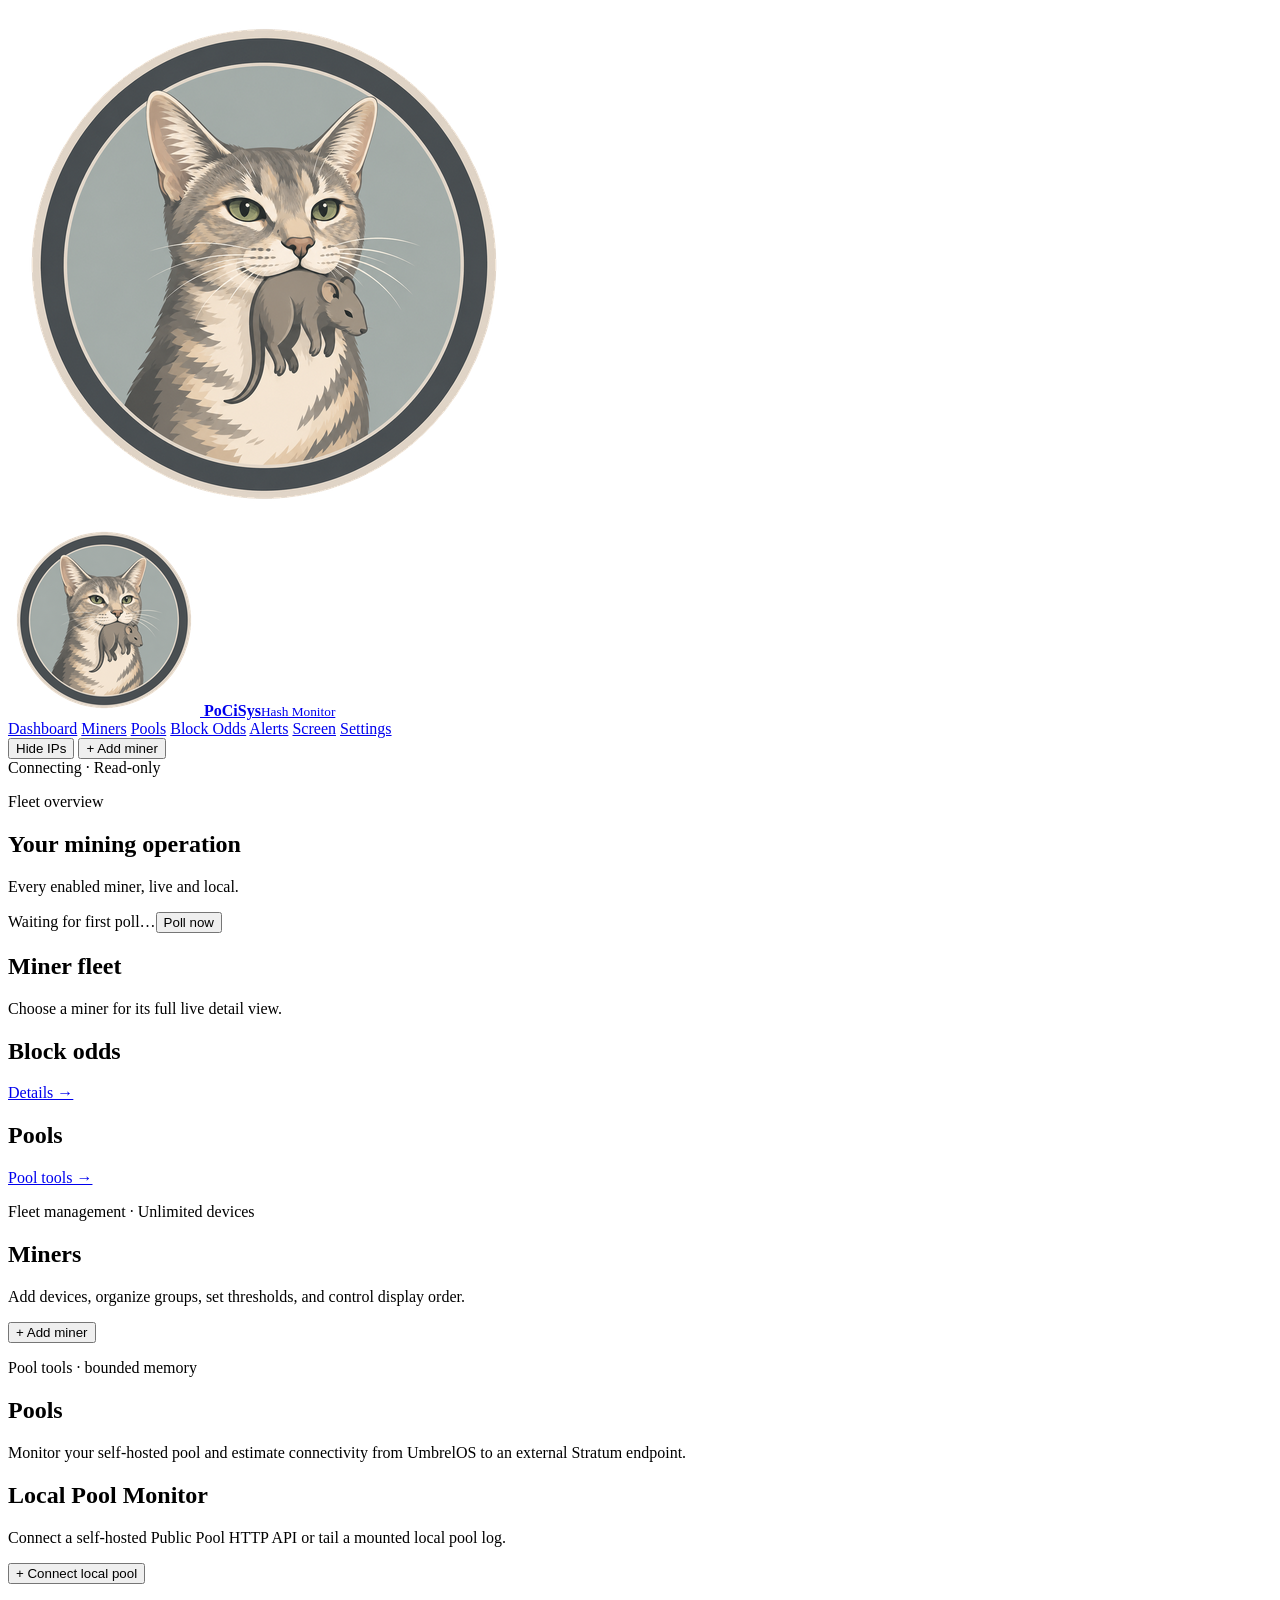
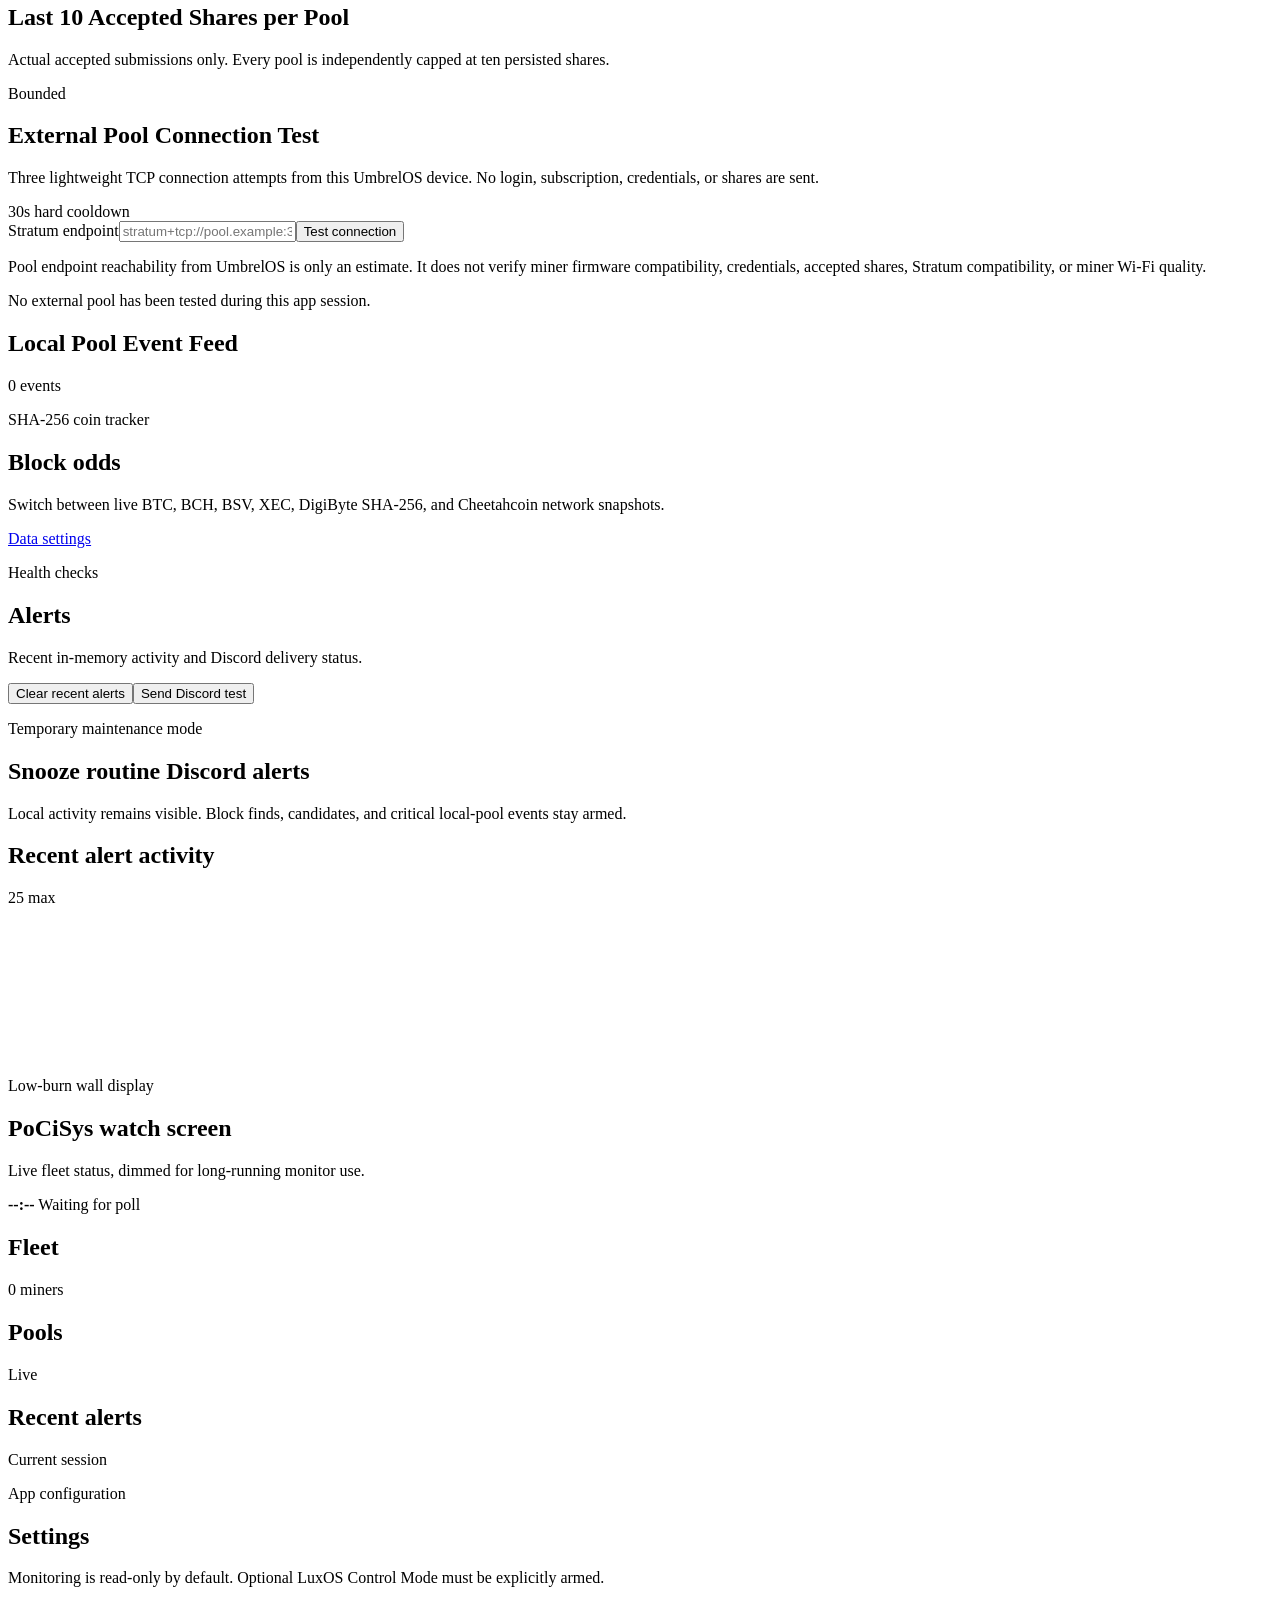
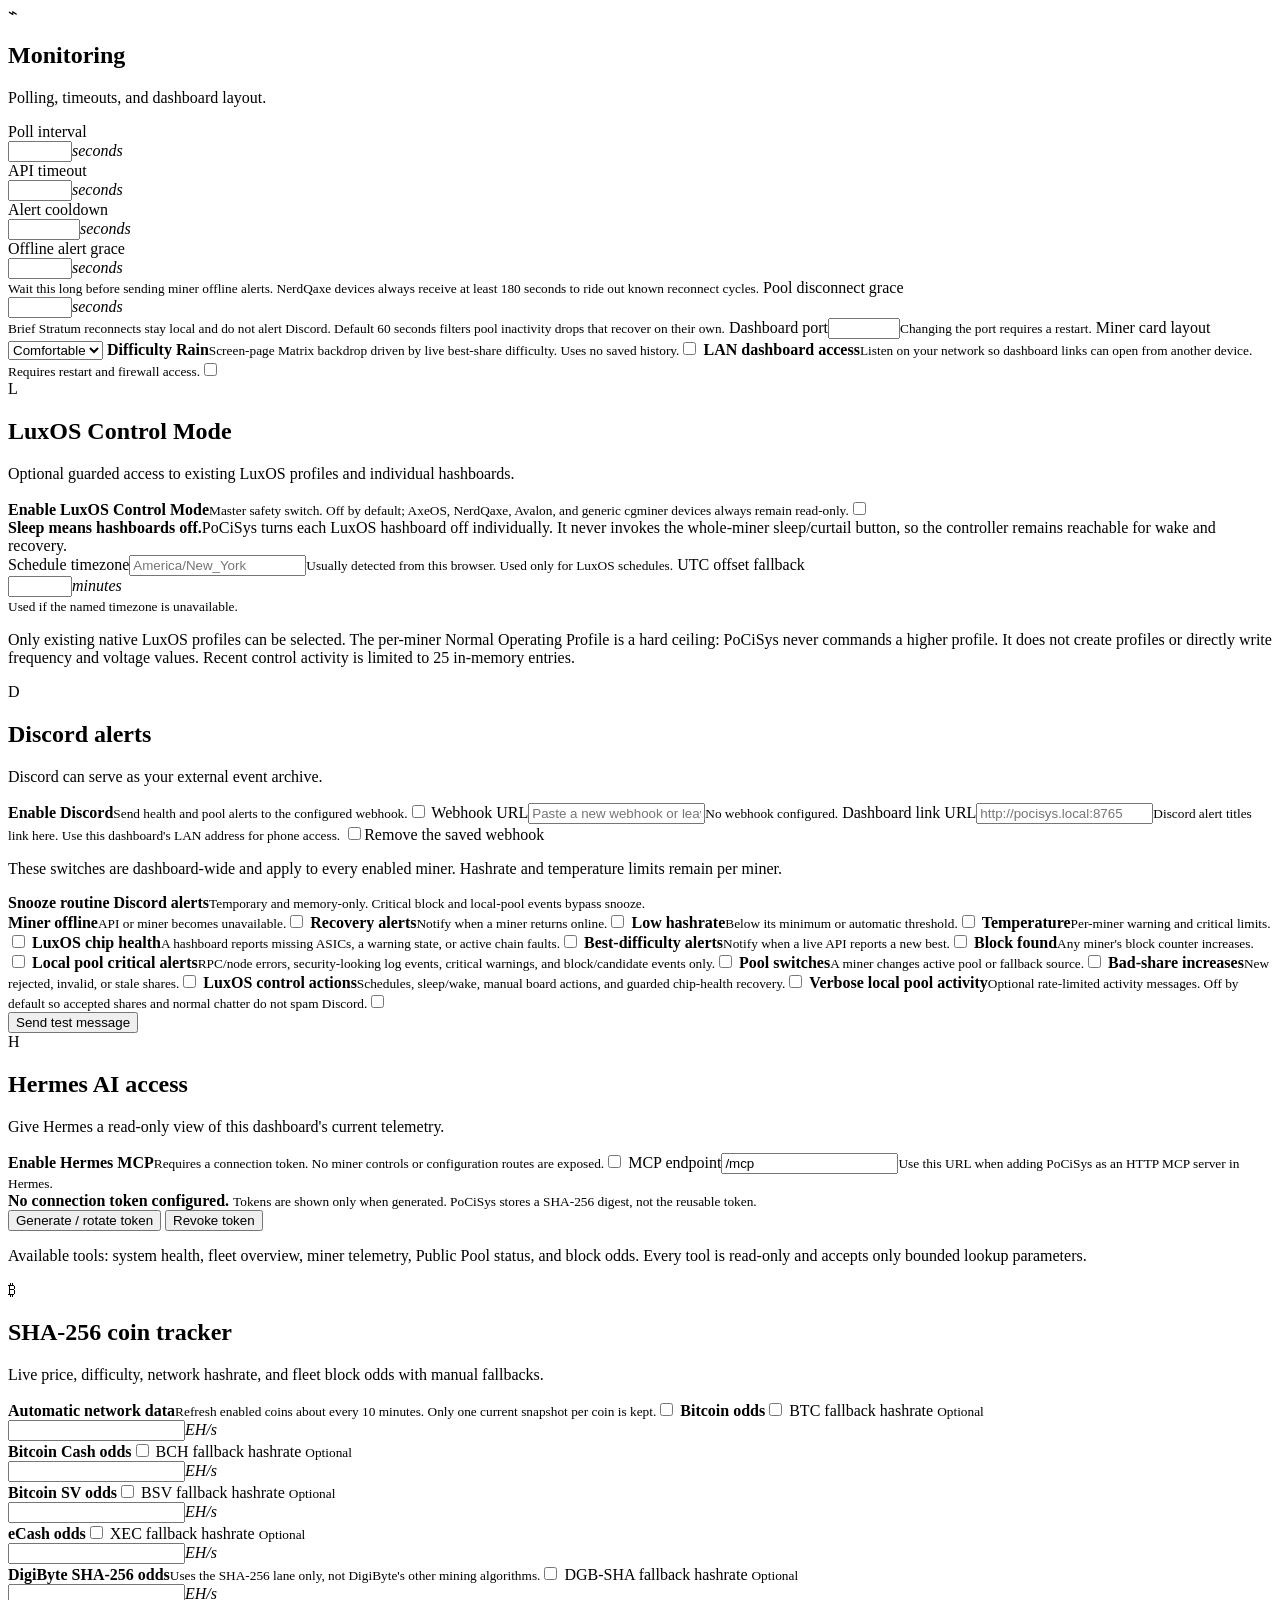
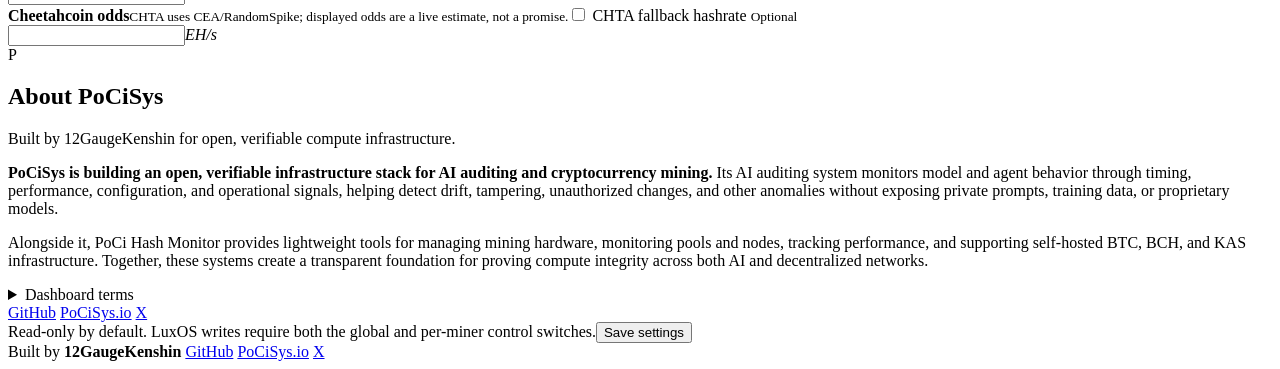
==== commit 34710140: "Update Hash Monitor pool alert grace" ====
--- a/pocisys-hash-monitor/web/index.html
+++ b/pocisys-hash-monitor/web/index.html
@@ -143,6 +143,7 @@
             <label><span>API timeout</span><div class="input-unit"><input name="request_timeout_seconds" type="number" min="0.5" max="30" step="0.5" required><em>seconds</em></div></label>
             <label><span>Alert cooldown</span><div class="input-unit"><input name="alert_cooldown_seconds" type="number" min="0" max="86400" required><em>seconds</em></div></label>
             <label><span>Offline alert grace</span><div class="input-unit"><input name="offline_alert_grace_seconds" type="number" min="0" max="3600" required><em>seconds</em></div><small>Wait this long before sending miner offline alerts. NerdQaxe devices always receive at least 180 seconds to ride out known reconnect cycles.</small></label>
+            <label><span>Pool disconnect grace</span><div class="input-unit"><input name="pool_disconnect_grace_seconds" type="number" min="0" max="3600" required><em>seconds</em></div><small>Brief Stratum reconnects stay local and do not alert Discord. Default 60 seconds filters pool inactivity drops that recover on their own.</small></label>
             <label><span>Dashboard port</span><input name="dashboard_port" type="number" min="1024" max="65535" required><small>Changing the port requires a restart.</small></label>
             <label><span>Miner card layout</span><select name="dashboard_density"><option value="comfortable">Comfortable</option><option value="compact">Compact</option></select></label>
             <label class="switch-row full"><span><strong>Difficulty Rain</strong><small>Screen-page Matrix backdrop driven by live best-share difficulty. Uses no saved history.</small></span><input name="difficulty_rain_enabled" type="checkbox" role="switch"></label>
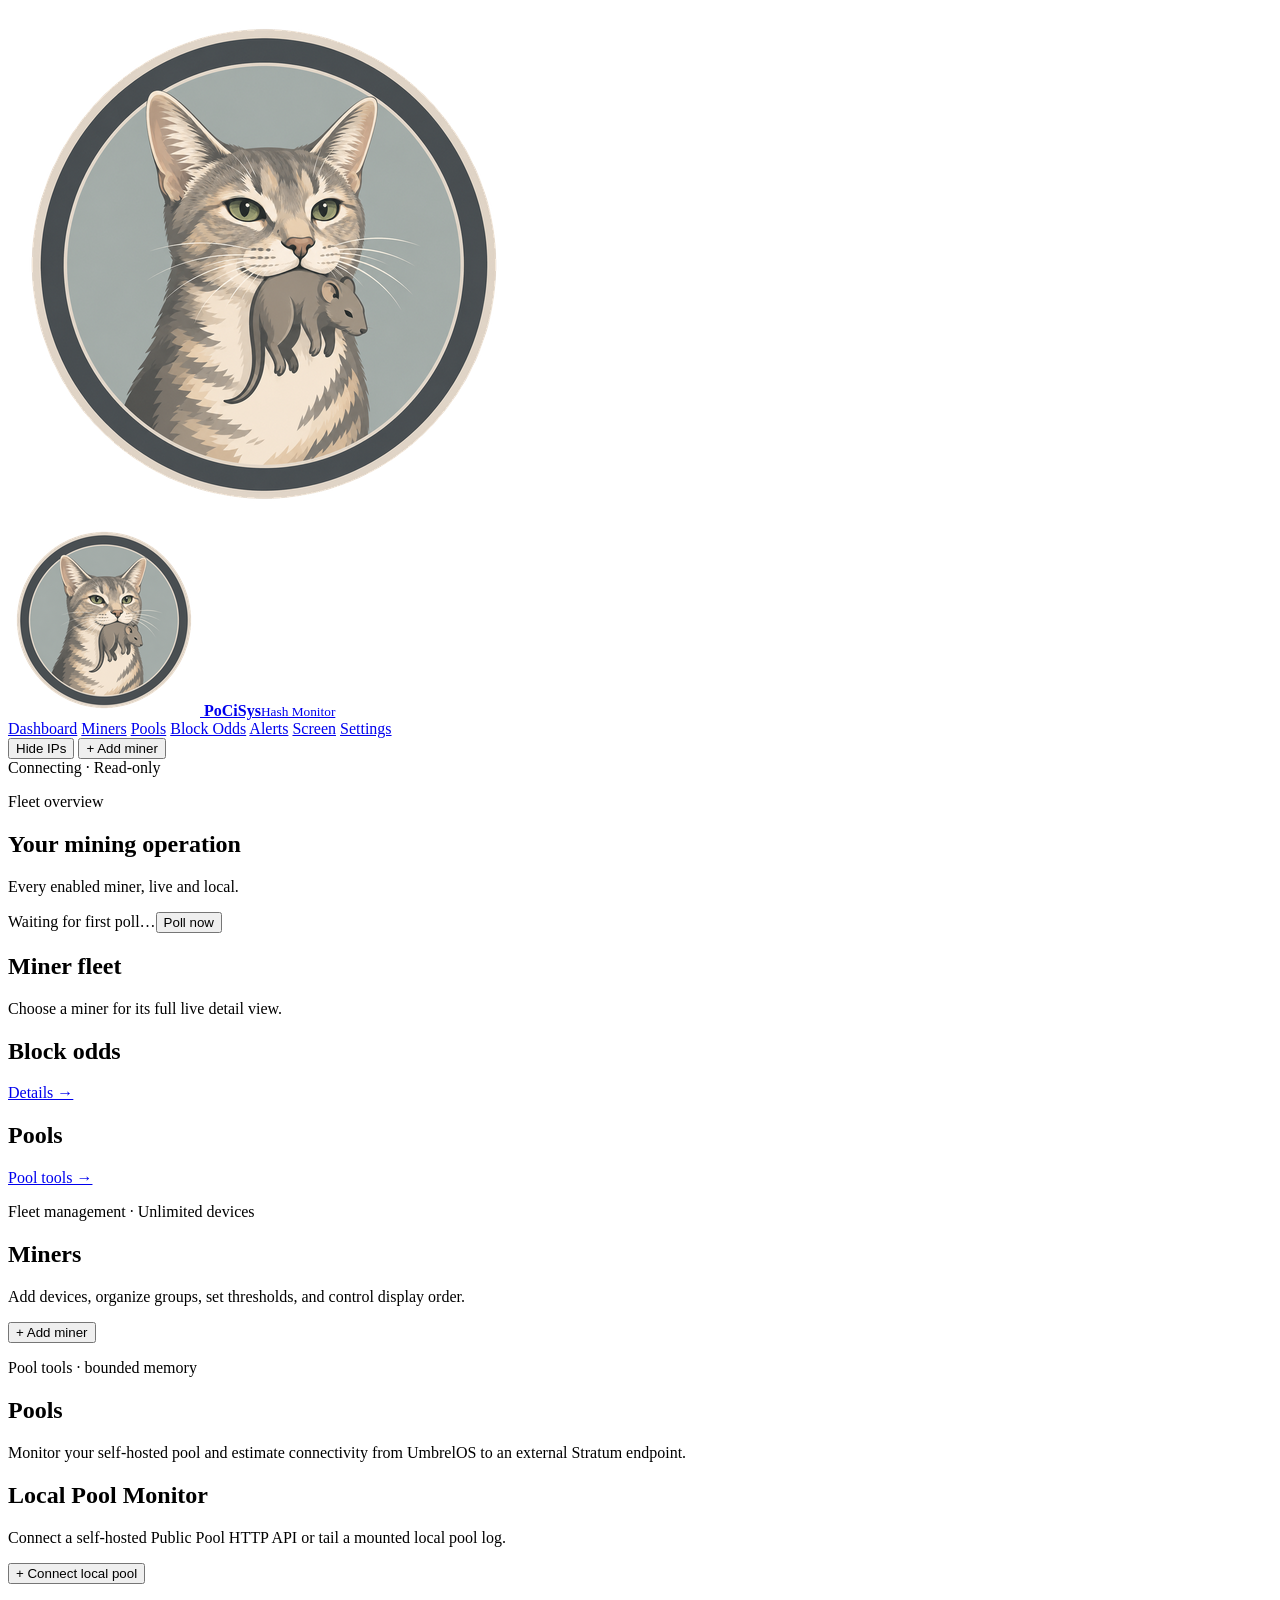
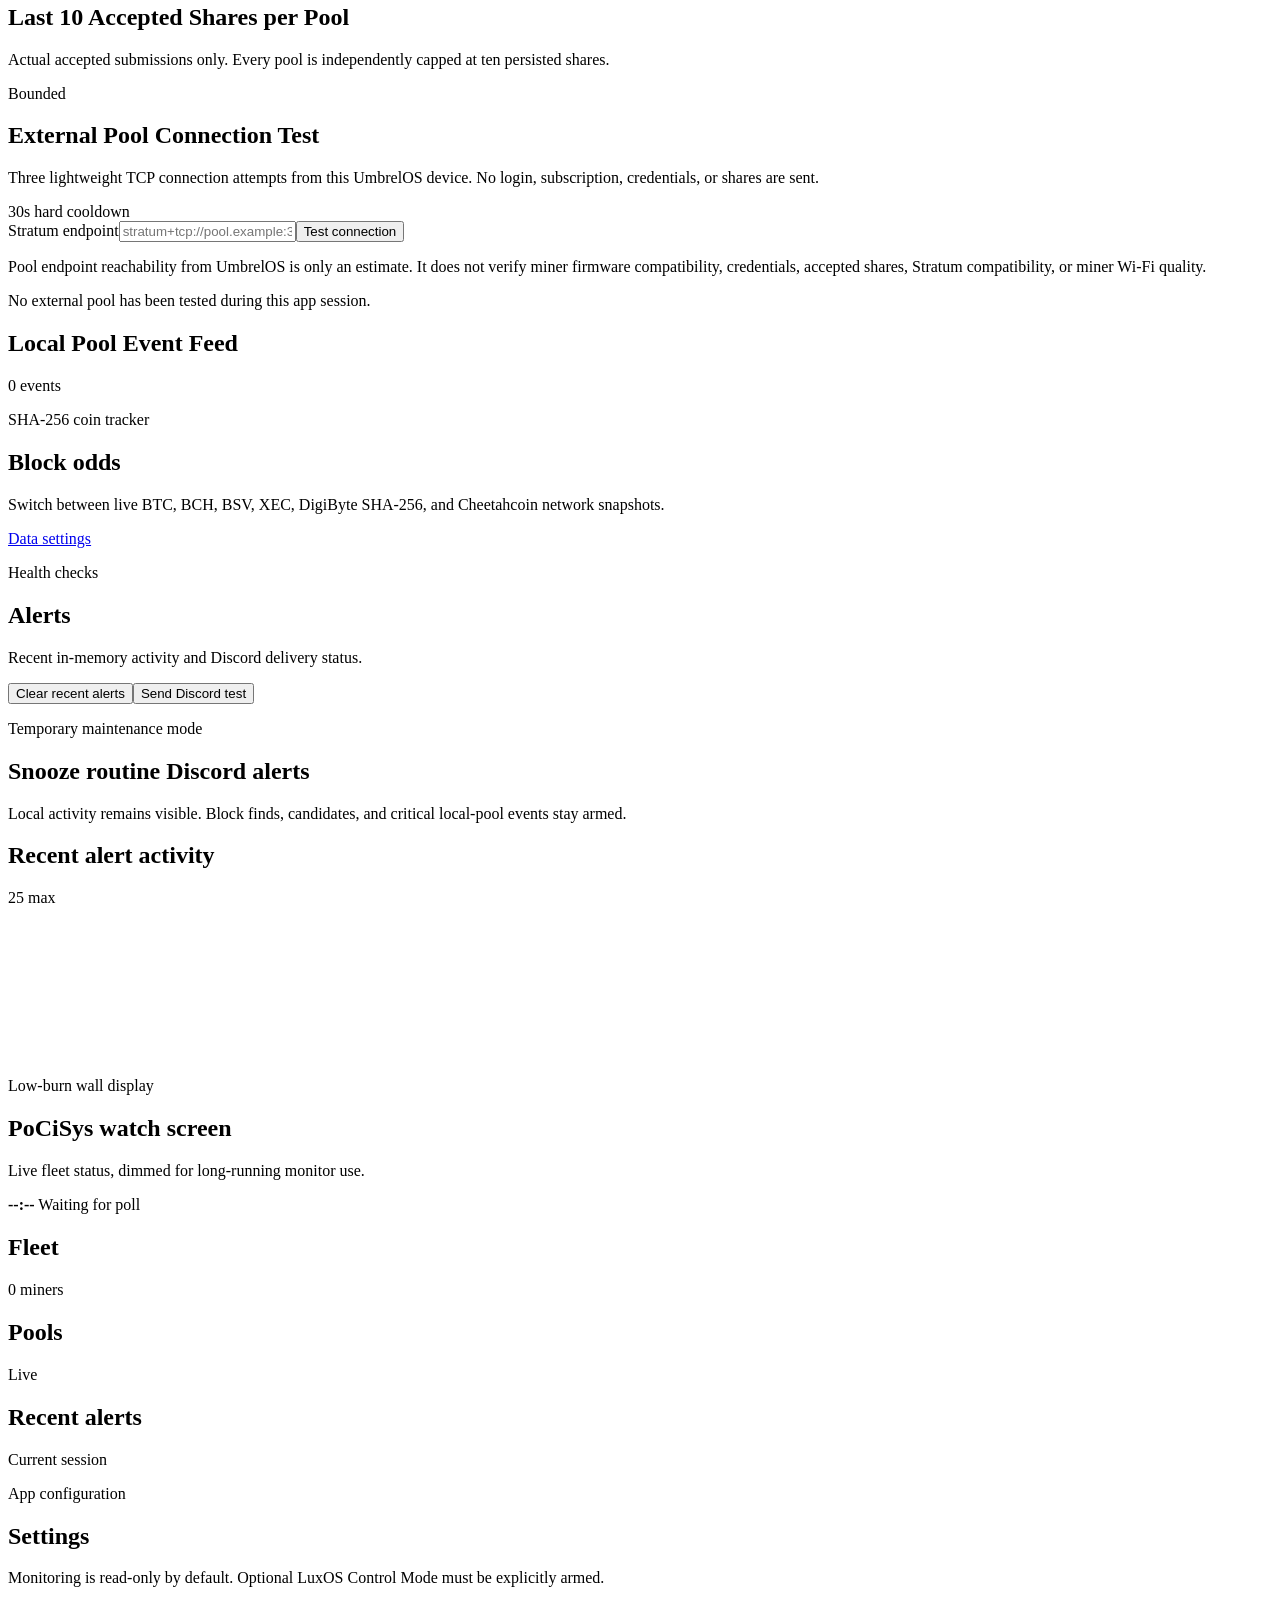
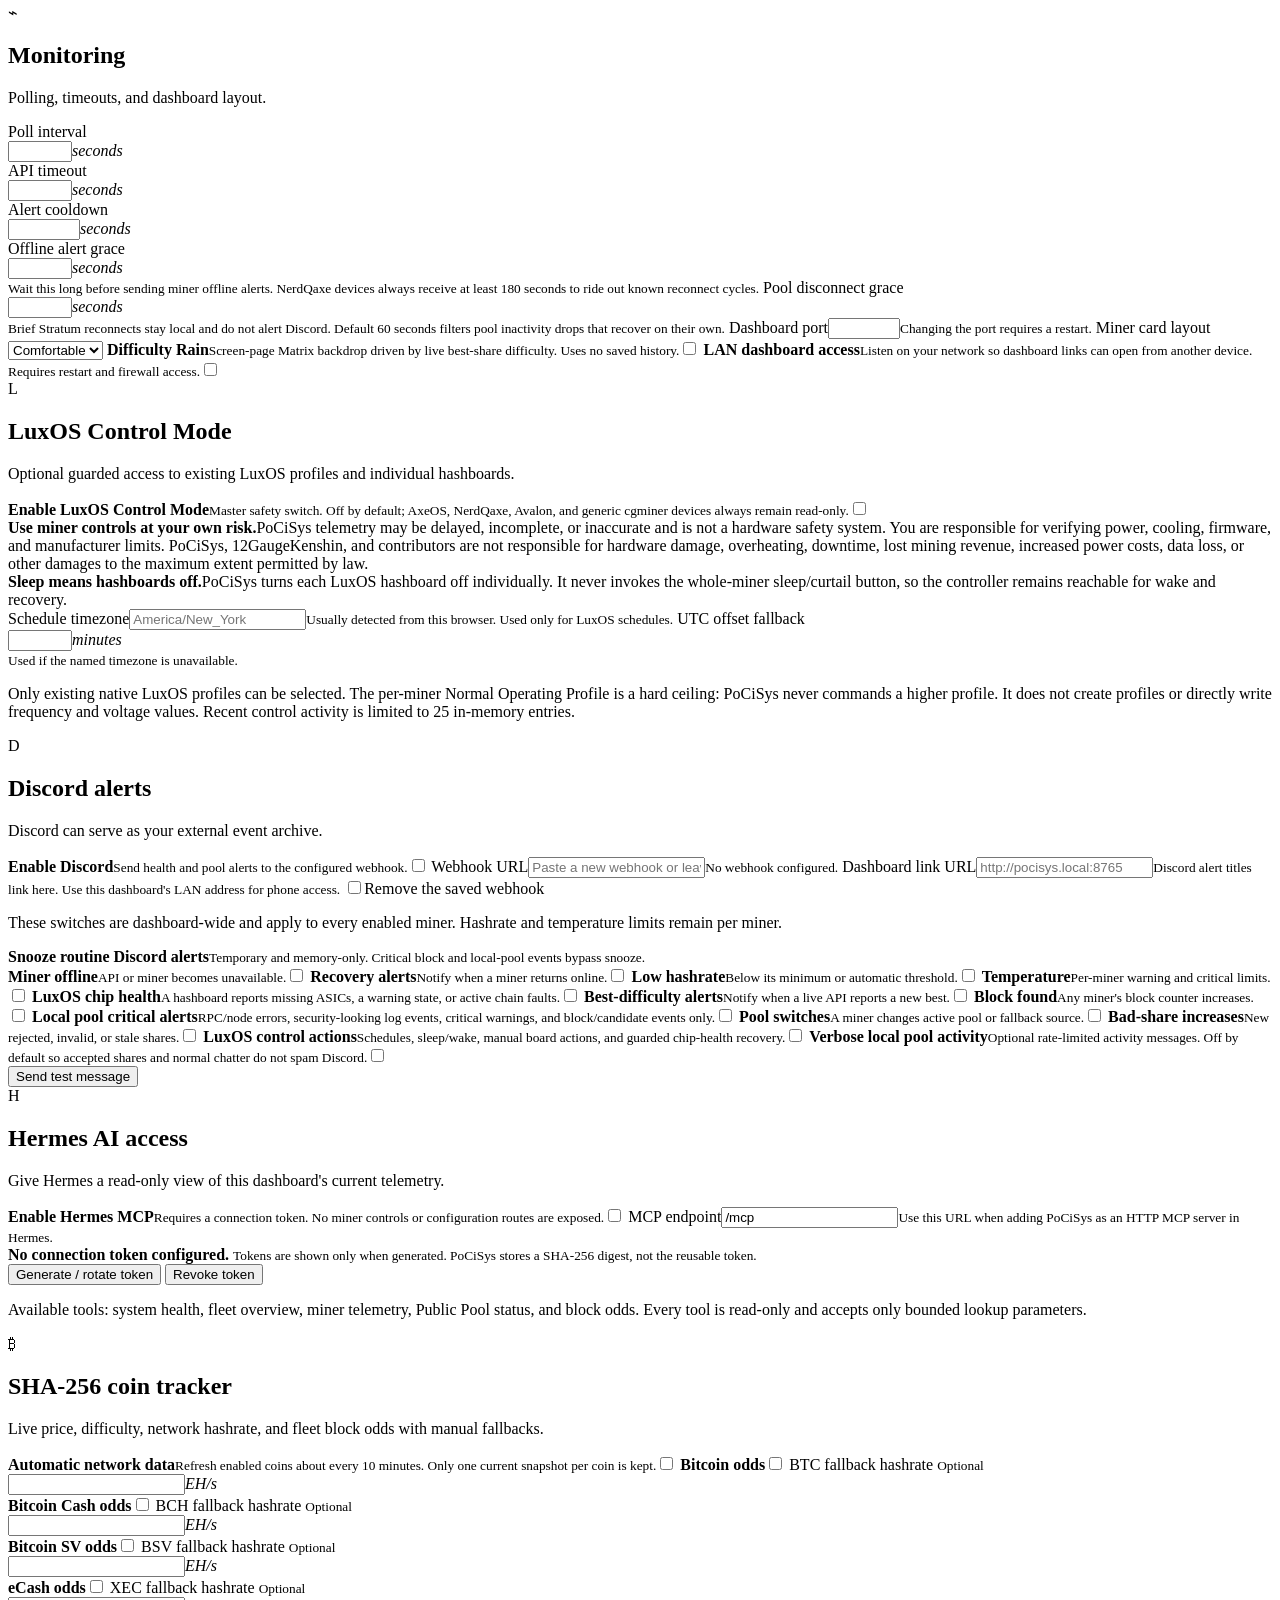
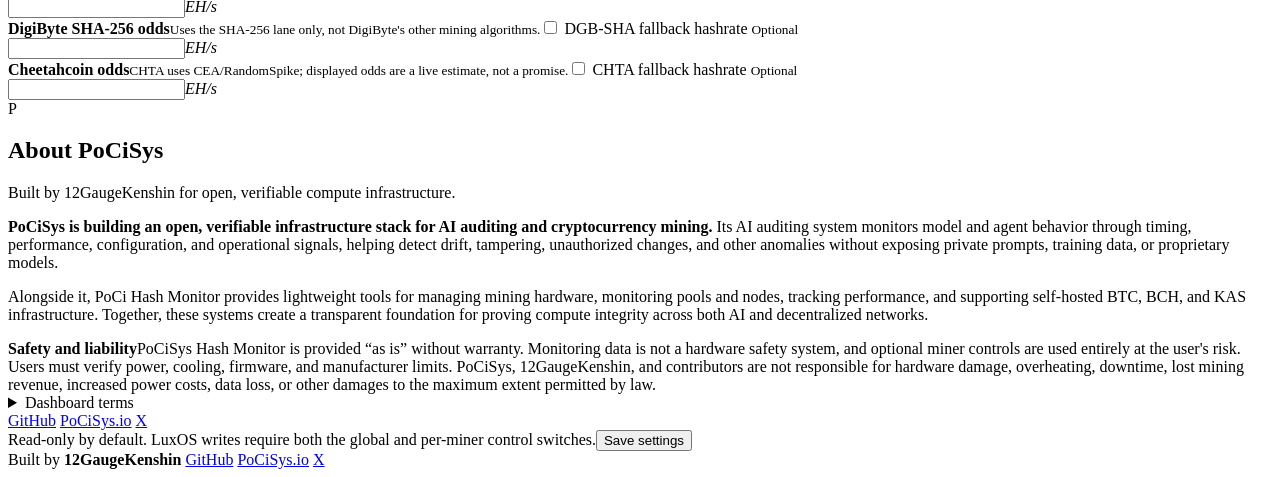
==== commit e9c124cf: "Update Hash Monitor safety notice" ====
--- a/pocisys-hash-monitor/web/index.html
+++ b/pocisys-hash-monitor/web/index.html
@@ -154,6 +154,7 @@
         <section class="settings-card control-settings-card">
           <div class="settings-card-head"><span class="settings-icon control-color">L</span><div><h2>LuxOS Control Mode</h2><p>Optional guarded access to existing LuxOS profiles and individual hashboards.</p></div></div>
           <label class="switch-row"><span><strong>Enable LuxOS Control Mode</strong><small>Master safety switch. Off by default; AxeOS, NerdQaxe, Avalon, and generic cgminer devices always remain read-only.</small></span><input name="luxos_control_enabled" type="checkbox" role="switch"></label>
+          <div class="control-warning"><strong>Use miner controls at your own risk.</strong><span>PoCiSys telemetry may be delayed, incomplete, or inaccurate and is not a hardware safety system. You are responsible for verifying power, cooling, firmware, and manufacturer limits. PoCiSys, 12GaugeKenshin, and contributors are not responsible for hardware damage, overheating, downtime, lost mining revenue, increased power costs, data loss, or other damages to the maximum extent permitted by law.</span></div>
           <div class="control-warning"><strong>Sleep means hashboards off.</strong><span>PoCiSys turns each LuxOS hashboard off individually. It never invokes the whole-miner sleep/curtail button, so the controller remains reachable for wake and recovery.</span></div>
           <div class="form-grid two">
             <label><span>Schedule timezone</span><input name="control_timezone" maxlength="80" placeholder="America/New_York"><small>Usually detected from this browser. Used only for LuxOS schedules.</small></label>
@@ -229,6 +230,7 @@
           <div class="settings-card-head"><span class="settings-icon">P</span><div><h2>About PoCiSys</h2><p>Built by 12GaugeKenshin for open, verifiable compute infrastructure.</p></div></div>
           <p class="settings-explainer about-copy"><strong>PoCiSys is building an open, verifiable infrastructure stack for AI auditing and cryptocurrency mining.</strong> Its AI auditing system monitors model and agent behavior through timing, performance, configuration, and operational signals, helping detect drift, tampering, unauthorized changes, and other anomalies without exposing private prompts, training data, or proprietary models.</p>
           <p class="settings-explainer about-copy">Alongside it, PoCi Hash Monitor provides lightweight tools for managing mining hardware, monitoring pools and nodes, tracking performance, and supporting self-hosted BTC, BCH, and KAS infrastructure. Together, these systems create a transparent foundation for proving compute integrity across both AI and decentralized networks.</p>
+          <div class="control-warning compact"><strong>Safety and liability</strong><span>PoCiSys Hash Monitor is provided “as is” without warranty. Monitoring data is not a hardware safety system, and optional miner controls are used entirely at the user's risk. Users must verify power, cooling, firmware, and manufacturer limits. PoCiSys, 12GaugeKenshin, and contributors are not responsible for hardware damage, overheating, downtime, lost mining revenue, increased power costs, data loss, or other damages to the maximum extent permitted by law.</span></div>
           <details class="health-diagnostics"><summary>Dashboard terms</summary><div>
             <p><strong>Bad shares</strong><span>Rejected + invalid + stale counters reported by the miners. These are current device counters, not stored history.</span></p>
             <p><strong>Session best</strong><span>Highest share difficulty reported since the miner or pool session began.</span></p>
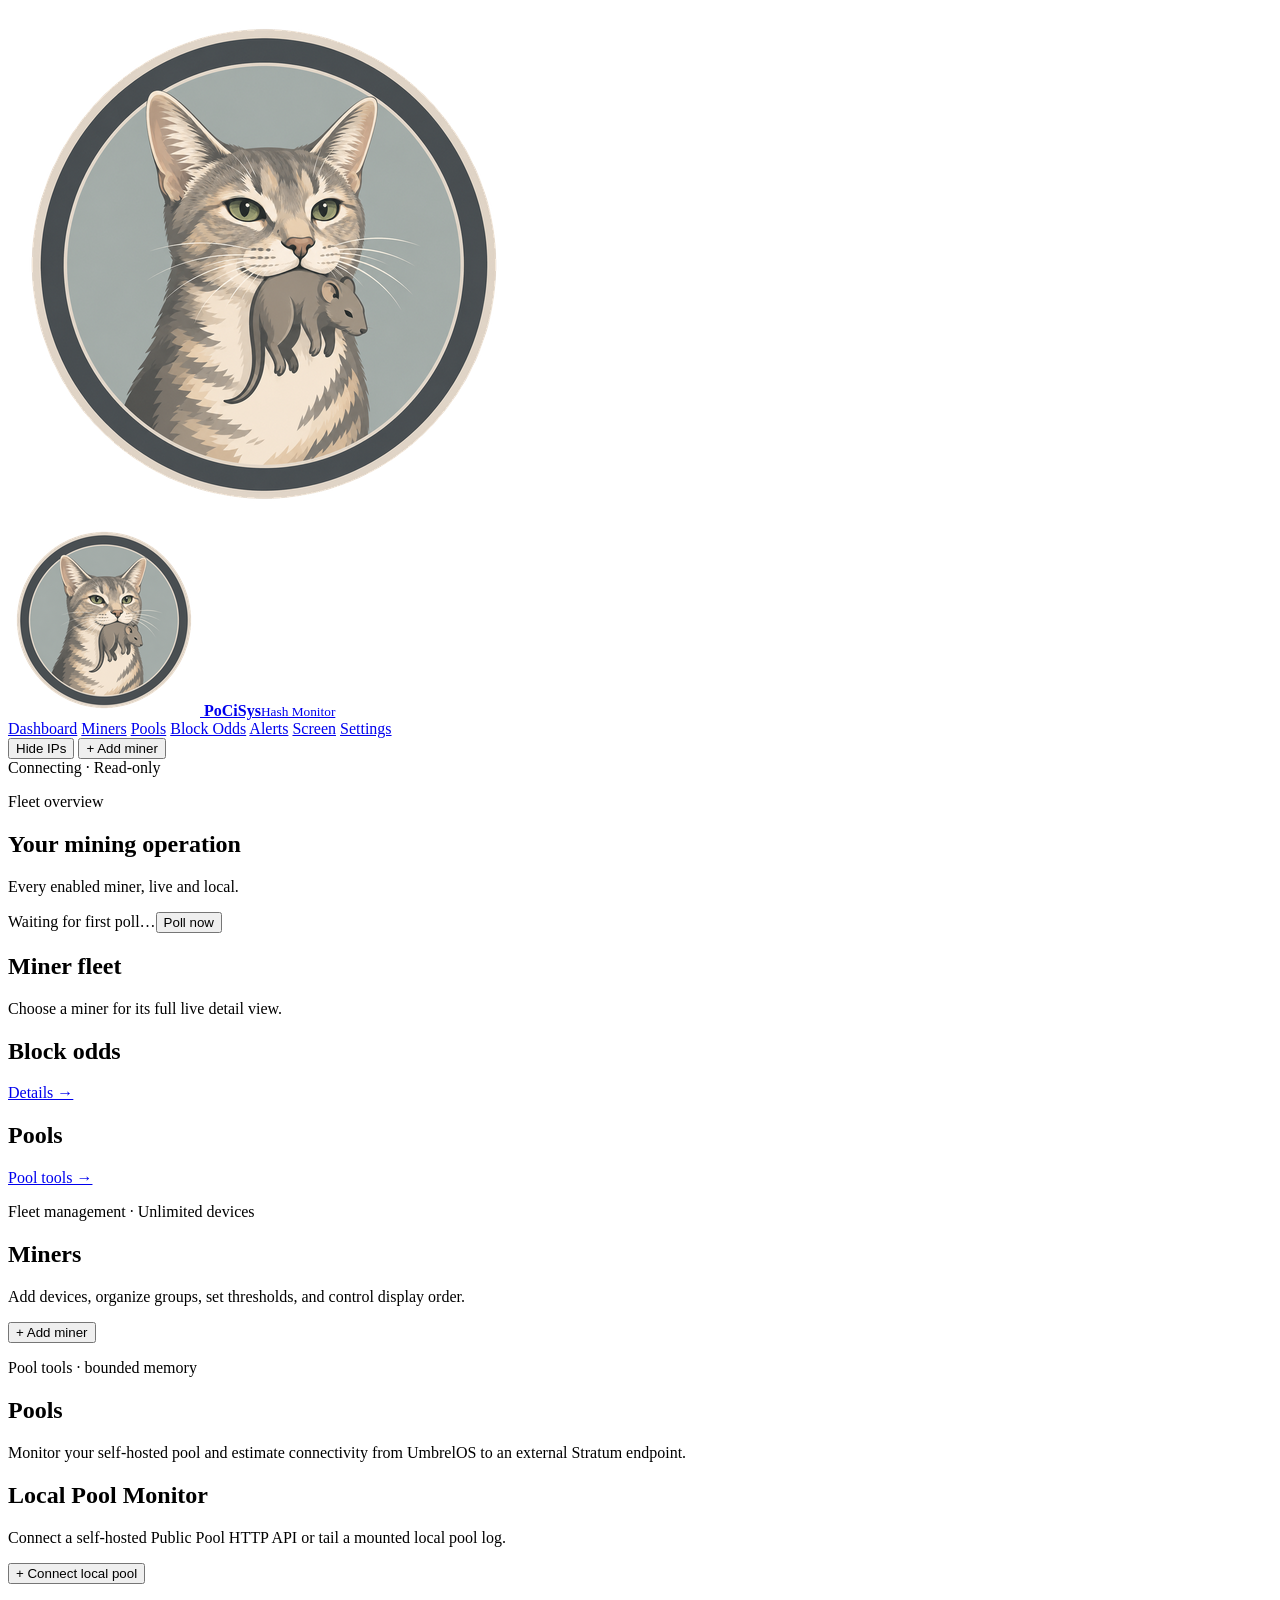
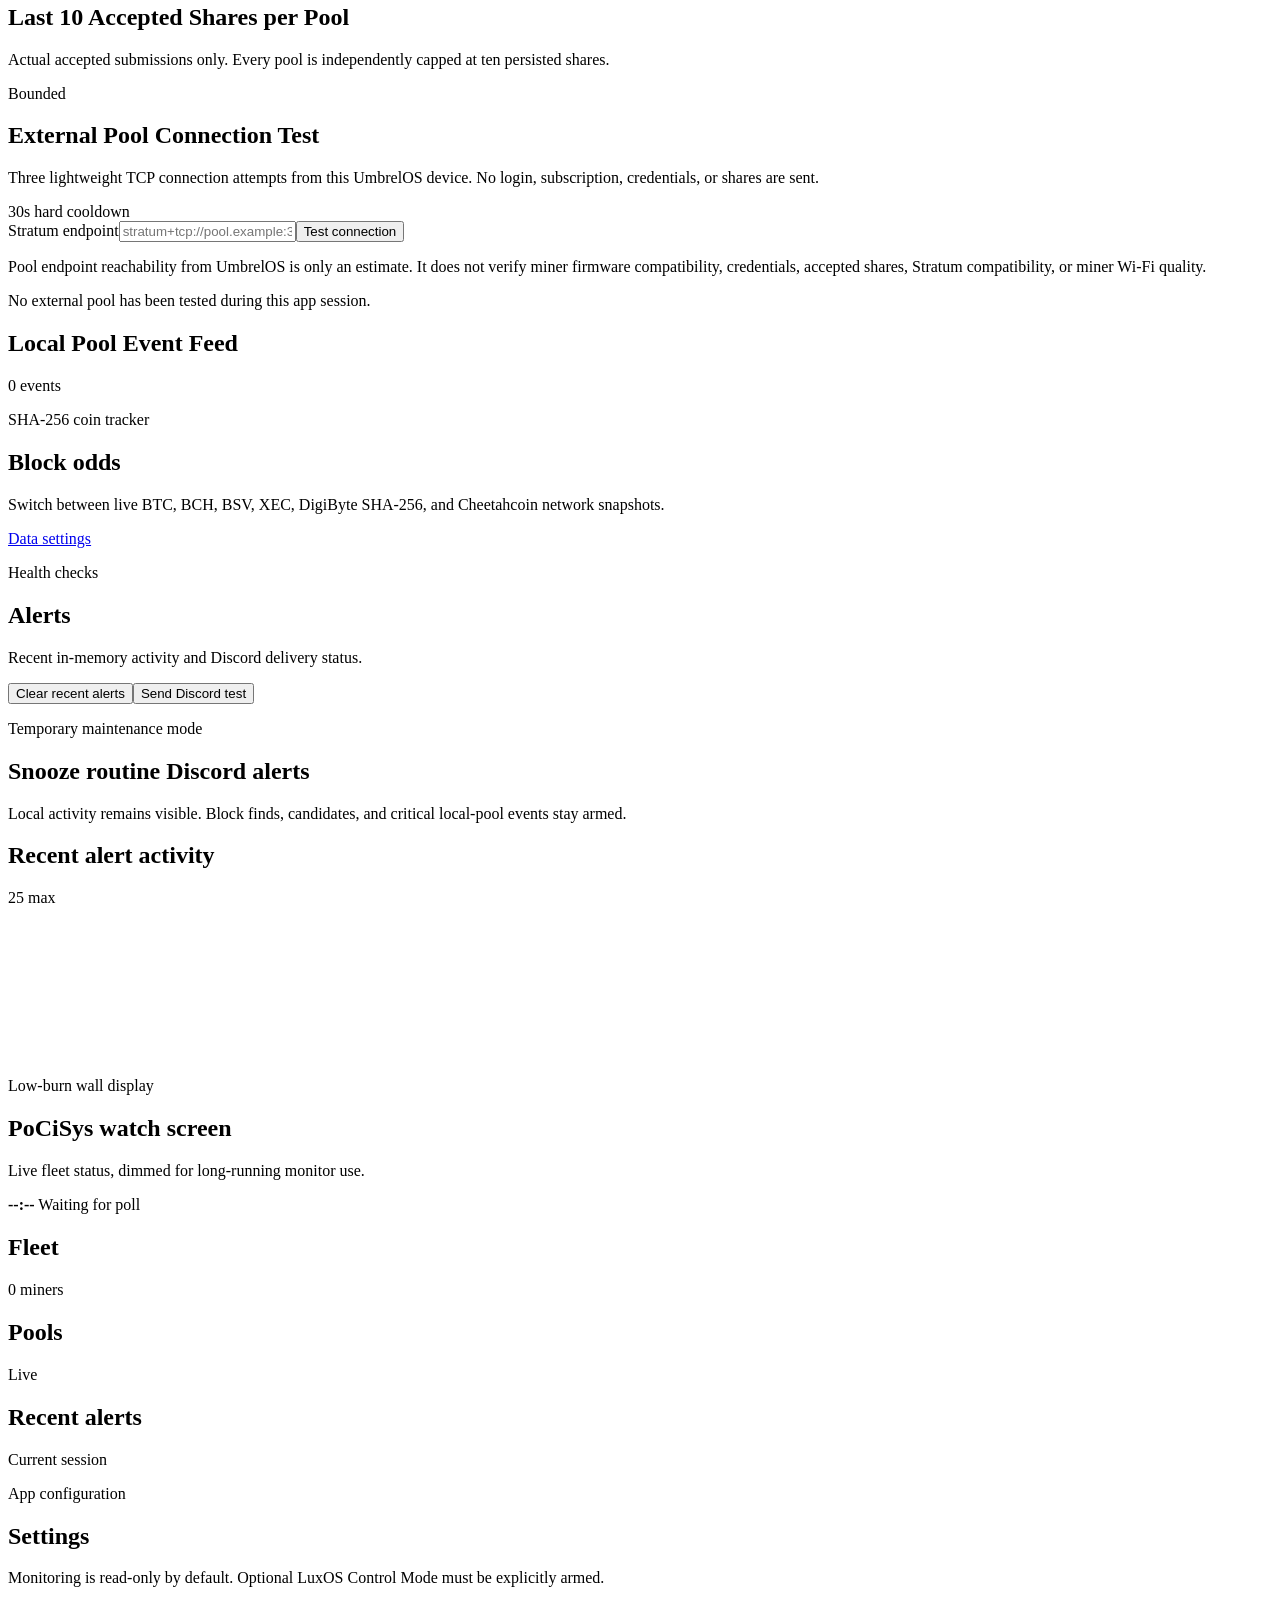
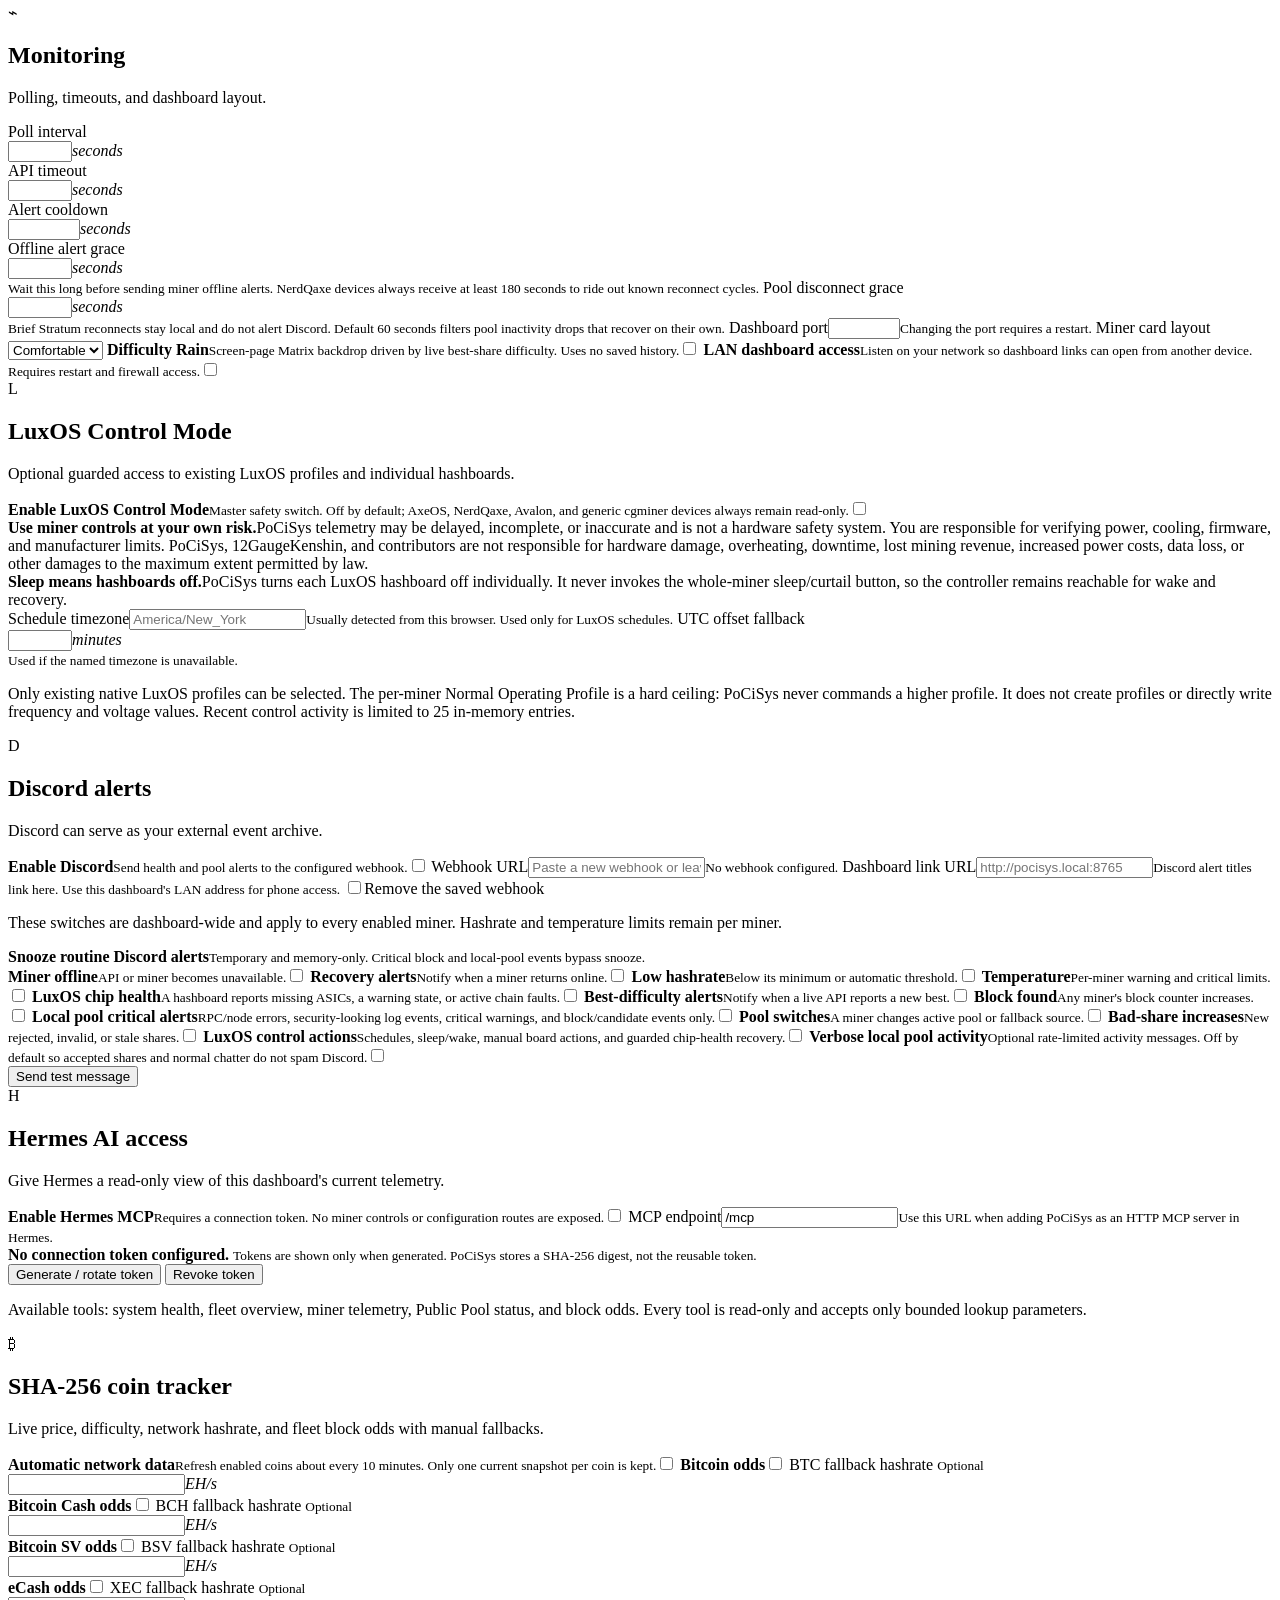
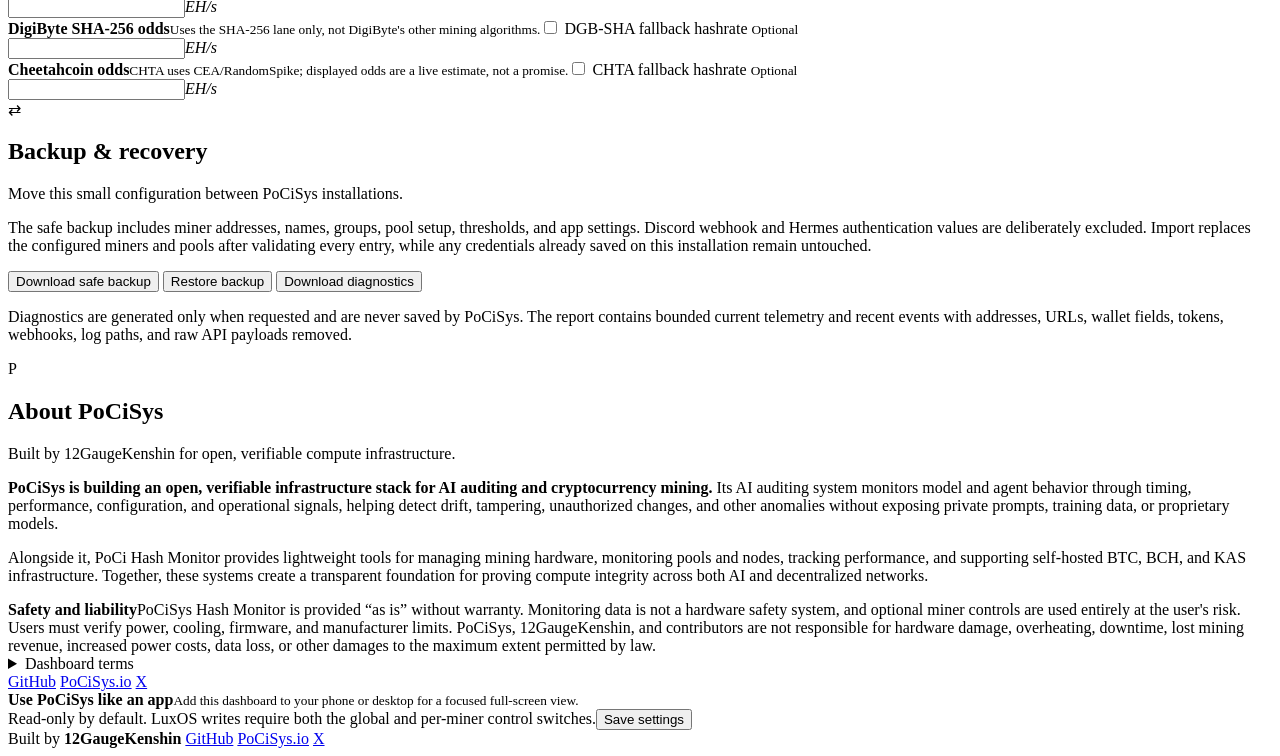
==== commit dd1d2e00: "Update Hash Monitor to v1.9.0" ====
--- a/pocisys-hash-monitor/web/index.html
+++ b/pocisys-hash-monitor/web/index.html
@@ -4,7 +4,12 @@
   <meta charset="utf-8">
   <meta name="viewport" content="width=device-width, initial-scale=1">
   <meta name="theme-color" content="#080c12">
+  <meta name="apple-mobile-web-app-capable" content="yes">
+  <meta name="apple-mobile-web-app-status-bar-style" content="black-translucent">
+  <meta name="apple-mobile-web-app-title" content="PoCiSys">
   <title>PoCiSys Hash Monitor</title>
+  <link rel="manifest" href="/manifest.webmanifest">
+  <link rel="apple-touch-icon" sizes="192x192" href="/static/pwa-icon-192.png">
   <link rel="stylesheet" href="/static/style.css">
 </head>
 <body>
@@ -226,6 +231,19 @@
           </div>
         </section>
 
+        <section class="settings-card data-tools-card">
+          <div class="settings-card-head"><span class="settings-icon">⇄</span><div><h2>Backup &amp; recovery</h2><p>Move this small configuration between PoCiSys installations.</p></div></div>
+          <p class="settings-explainer">The safe backup includes miner addresses, names, groups, pool setup, thresholds, and app settings. Discord webhook and Hermes authentication values are deliberately excluded. Import replaces the configured miners and pools after validating every entry, while any credentials already saved on this installation remain untouched.</p>
+          <div class="data-tool-actions">
+            <button type="button" data-action="download-config-backup">Download safe backup</button>
+            <button type="button" data-action="choose-config-restore">Restore backup</button>
+            <button type="button" data-action="download-diagnostics">Download diagnostics</button>
+            <input id="config-restore-file" type="file" accept="application/json,.json" hidden>
+          </div>
+          <p class="settings-explainer">Diagnostics are generated only when requested and are never saved by PoCiSys. The report contains bounded current telemetry and recent events with addresses, URLs, wallet fields, tokens, webhooks, log paths, and raw API payloads removed.</p>
+          <div id="config-transfer-result" class="test-result"></div>
+        </section>
+
         <section class="settings-card about-card">
           <div class="settings-card-head"><span class="settings-icon">P</span><div><h2>About PoCiSys</h2><p>Built by 12GaugeKenshin for open, verifiable compute infrastructure.</p></div></div>
           <p class="settings-explainer about-copy"><strong>PoCiSys is building an open, verifiable infrastructure stack for AI auditing and cryptocurrency mining.</strong> Its AI auditing system monitors model and agent behavior through timing, performance, configuration, and operational signals, helping detect drift, tampering, unauthorized changes, and other anomalies without exposing private prompts, training data, or proprietary models.</p>
@@ -243,6 +261,10 @@
             <a href="https://github.com/12gaugekenshin" target="_blank" rel="noopener noreferrer">GitHub</a>
             <a href="https://pocisys.io/" target="_blank" rel="noopener noreferrer">PoCiSys.io</a>
             <a href="https://x.com/12gaugekenshin" target="_blank" rel="noopener noreferrer">X</a>
+          </div>
+          <div class="pwa-install-card">
+            <div><strong>Use PoCiSys like an app</strong><small id="pwa-install-help">Add this dashboard to your phone or desktop for a focused full-screen view.</small></div>
+            <button id="pwa-install-button" type="button" data-action="install-pwa" hidden>Install PoCiSys</button>
           </div>
         </section>
 
@@ -332,6 +354,22 @@
     </form>
   </dialog>
 
+  <dialog id="control-safety-dialog" class="app-dialog safety-dialog">
+    <form method="dialog">
+      <div class="dialog-head"><div><p class="eyebrow">One-time acknowledgement</p><h2>Before enabling LuxOS controls</h2></div><button class="icon-button" type="button" data-action="cancel-control-safety" aria-label="Close">×</button></div>
+      <div class="dialog-body">
+        <div class="control-warning"><strong>PoCiSys is not a hardware safety system.</strong><span>Telemetry can be delayed, missing, or inaccurate. Automatic profile changes, curtailment, and hashboard recovery depend on network access and LuxOS behavior.</span></div>
+        <ul class="safety-list">
+          <li>I will verify power, cooling, firmware, profiles, and manufacturer limits.</li>
+          <li>I understand emergency restore is best effort and cannot run while the miner, Umbrel, or PoCiSys is unreachable.</li>
+          <li>I accept that optional miner controls are used at my own risk.</li>
+        </ul>
+        <label class="check-row acknowledgement-row"><input id="control-safety-check" type="checkbox"><span>I understand and want to enable LuxOS Control Mode.</span></label>
+      </div>
+      <div class="dialog-actions"><span></span><span></span><button type="button" data-action="cancel-control-safety">Cancel</button><button class="primary" type="button" data-action="accept-control-safety">Acknowledge &amp; enable</button></div>
+    </form>
+  </dialog>
+
   <div id="toast" role="status"></div>
   <script src="/static/formatters.js"></script>
   <script src="/static/dashboard.js"></script>
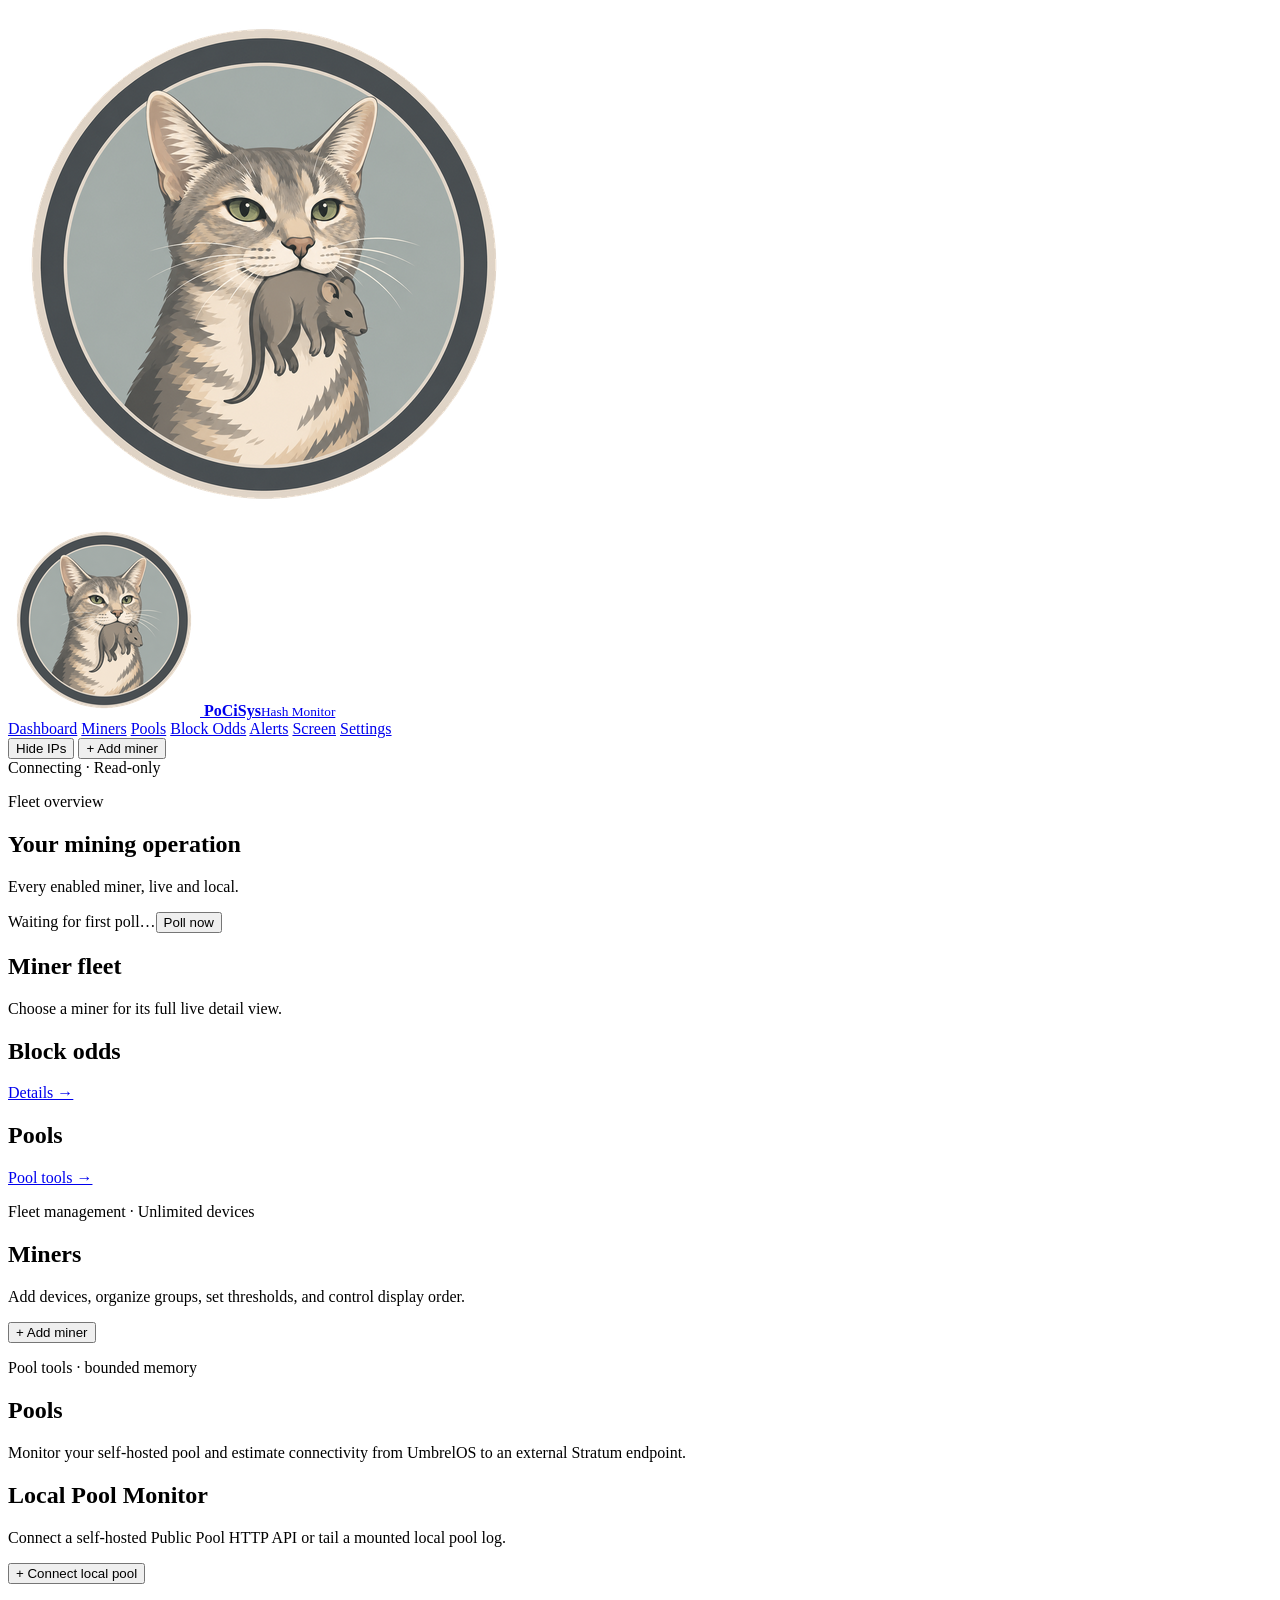
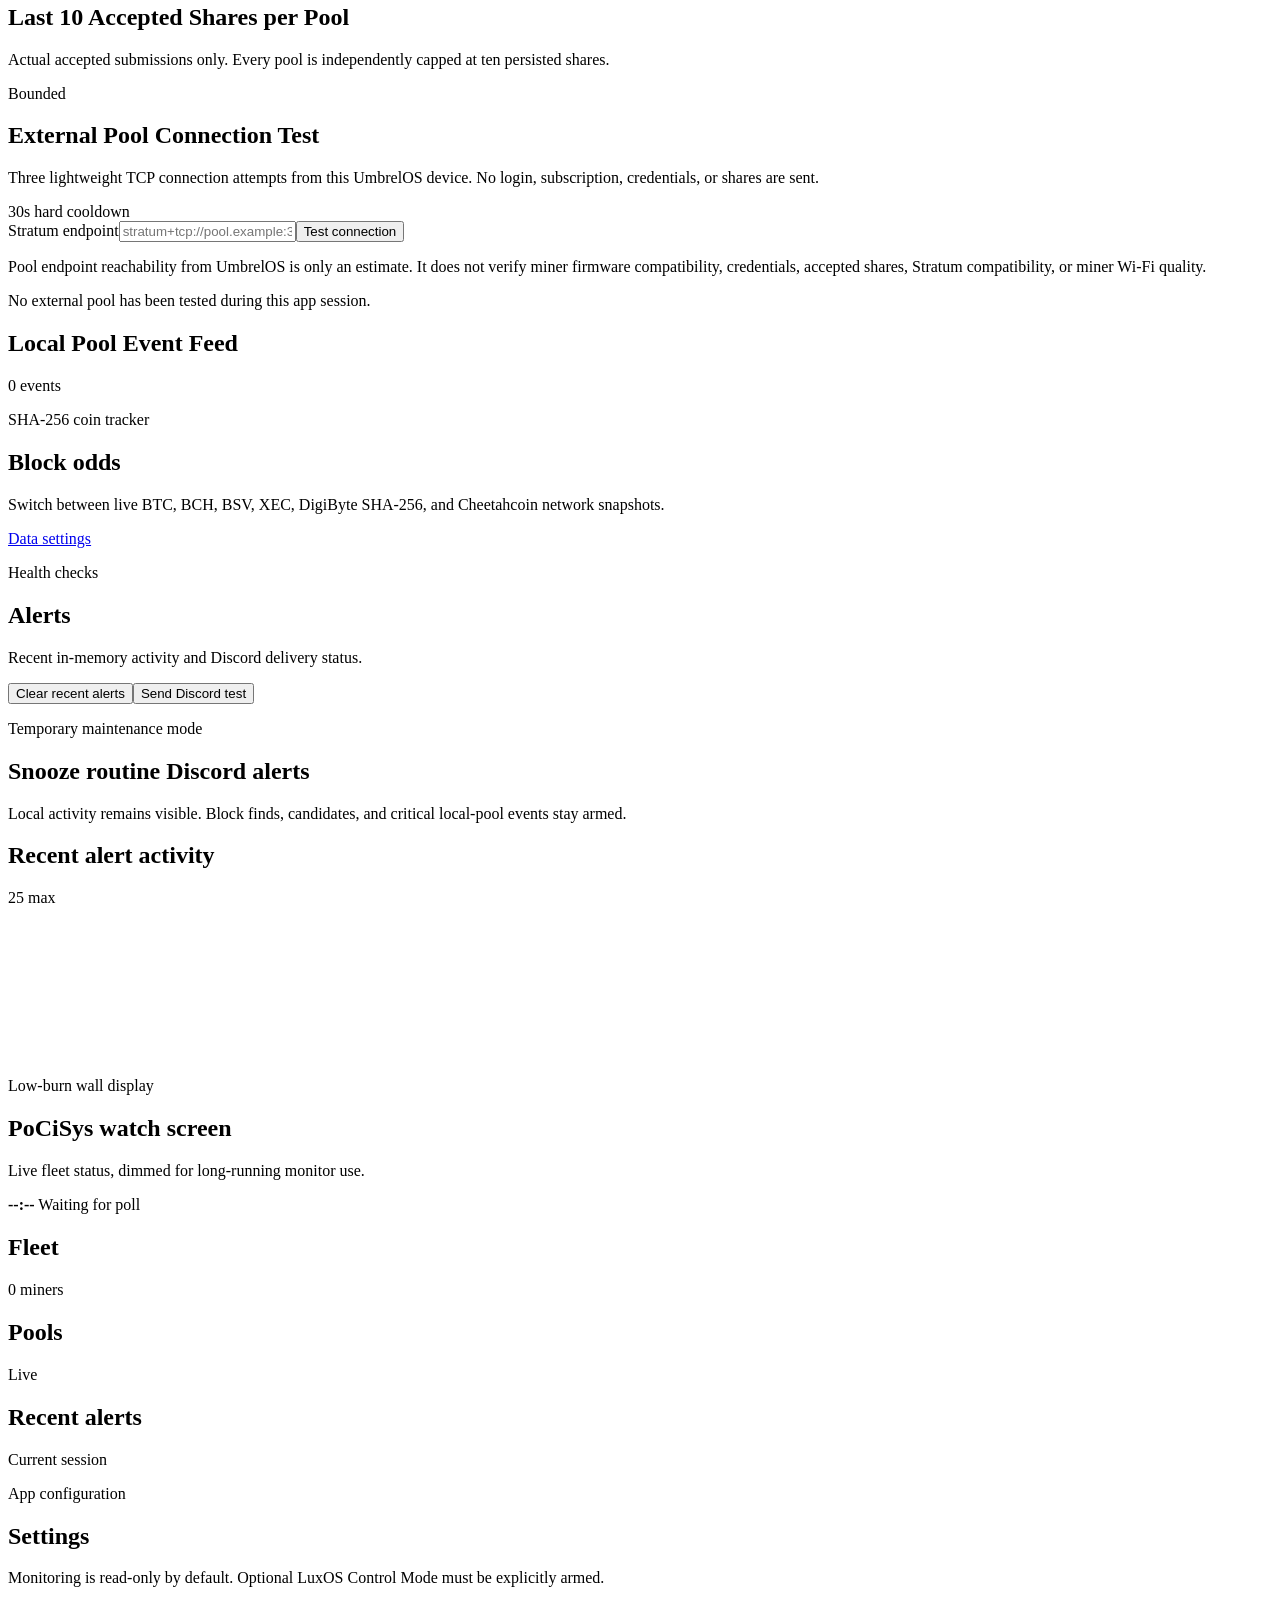
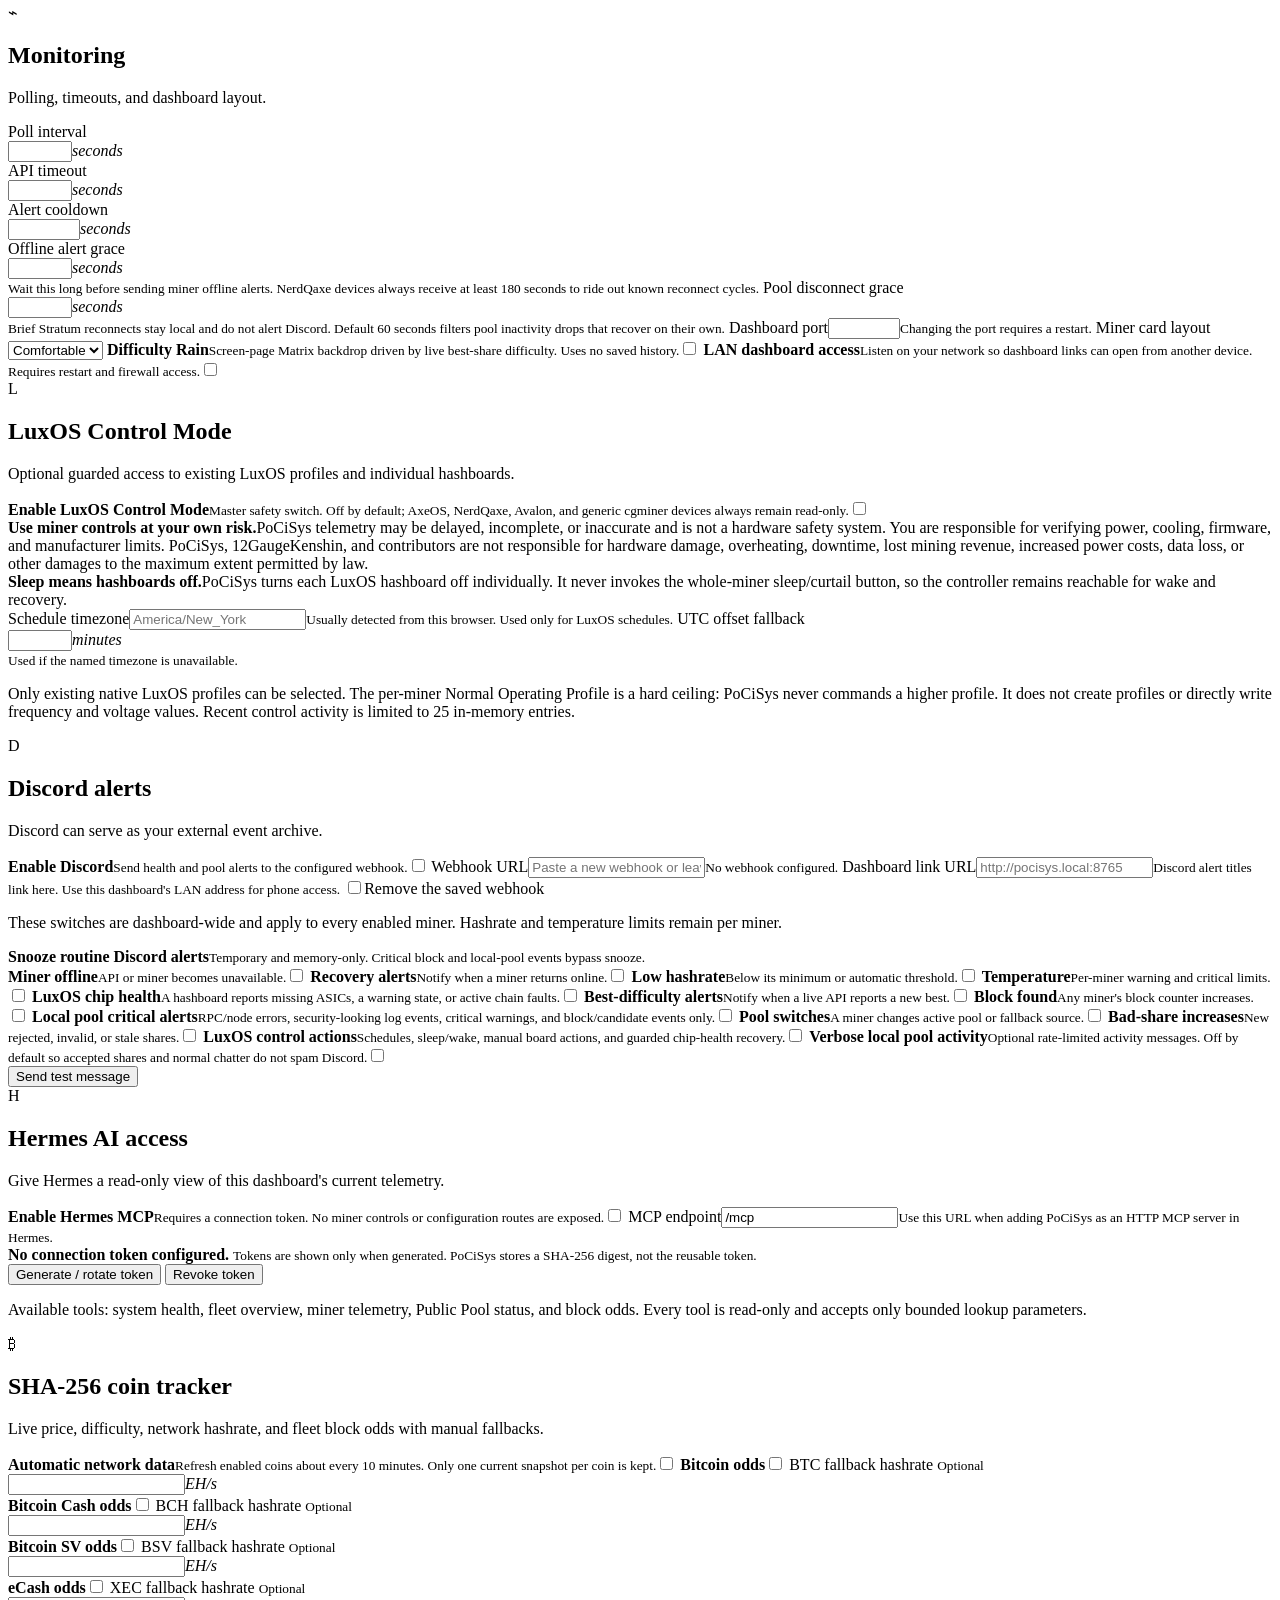
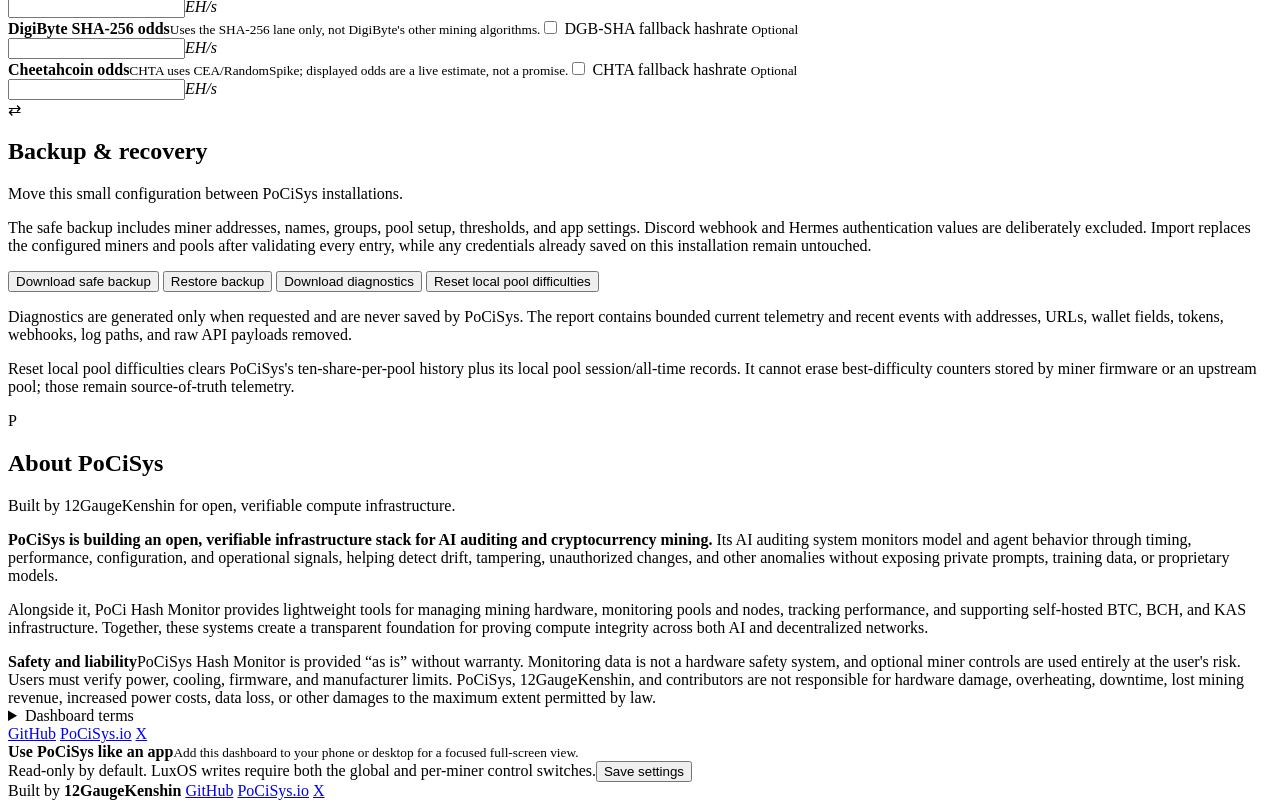
==== commit ee4522b2: "Update Hash Monitor to v1.9.1" ====
--- a/pocisys-hash-monitor/web/index.html
+++ b/pocisys-hash-monitor/web/index.html
@@ -238,9 +238,11 @@
             <button type="button" data-action="download-config-backup">Download safe backup</button>
             <button type="button" data-action="choose-config-restore">Restore backup</button>
             <button type="button" data-action="download-diagnostics">Download diagnostics</button>
+            <button class="danger-text" type="button" data-action="clear-pool-shares">Reset local pool difficulties</button>
             <input id="config-restore-file" type="file" accept="application/json,.json" hidden>
           </div>
           <p class="settings-explainer">Diagnostics are generated only when requested and are never saved by PoCiSys. The report contains bounded current telemetry and recent events with addresses, URLs, wallet fields, tokens, webhooks, log paths, and raw API payloads removed.</p>
+          <p class="settings-explainer">Reset local pool difficulties clears PoCiSys's ten-share-per-pool history plus its local pool session/all-time records. It cannot erase best-difficulty counters stored by miner firmware or an upstream pool; those remain source-of-truth telemetry.</p>
           <div id="config-transfer-result" class="test-result"></div>
         </section>
 
@@ -253,6 +255,7 @@
             <p><strong>Bad shares</strong><span>Rejected + invalid + stale counters reported by the miners. These are current device counters, not stored history.</span></p>
             <p><strong>Session best</strong><span>Highest share difficulty reported since the miner or pool session began.</span></p>
             <p><strong>All-time best</strong><span>Highest difficulty the source says it has retained. Availability depends on firmware or the local pool API.</span></p>
+            <p><strong>Best recorded</strong><span>Highest all-time difficulty currently reported by any configured miner. Resetting local pool difficulties does not alter miner firmware counters.</span></p>
             <p><strong>Low Chip Score</strong><span>An optional LuxOS score warning. The chip remains responsive unless LuxOS separately marks it unhealthy.</span></p>
             <p><strong>Pool monitor</strong><span>Reads statistics or bounded events from a pool you host. The external connection test only checks TCP reachability.</span></p>
             <p><strong>Solo odds</strong><span>Uses only live hashrate assigned to that coin. Pool-mining devices are excluded from BTC/BCH solo odds.</span></p>
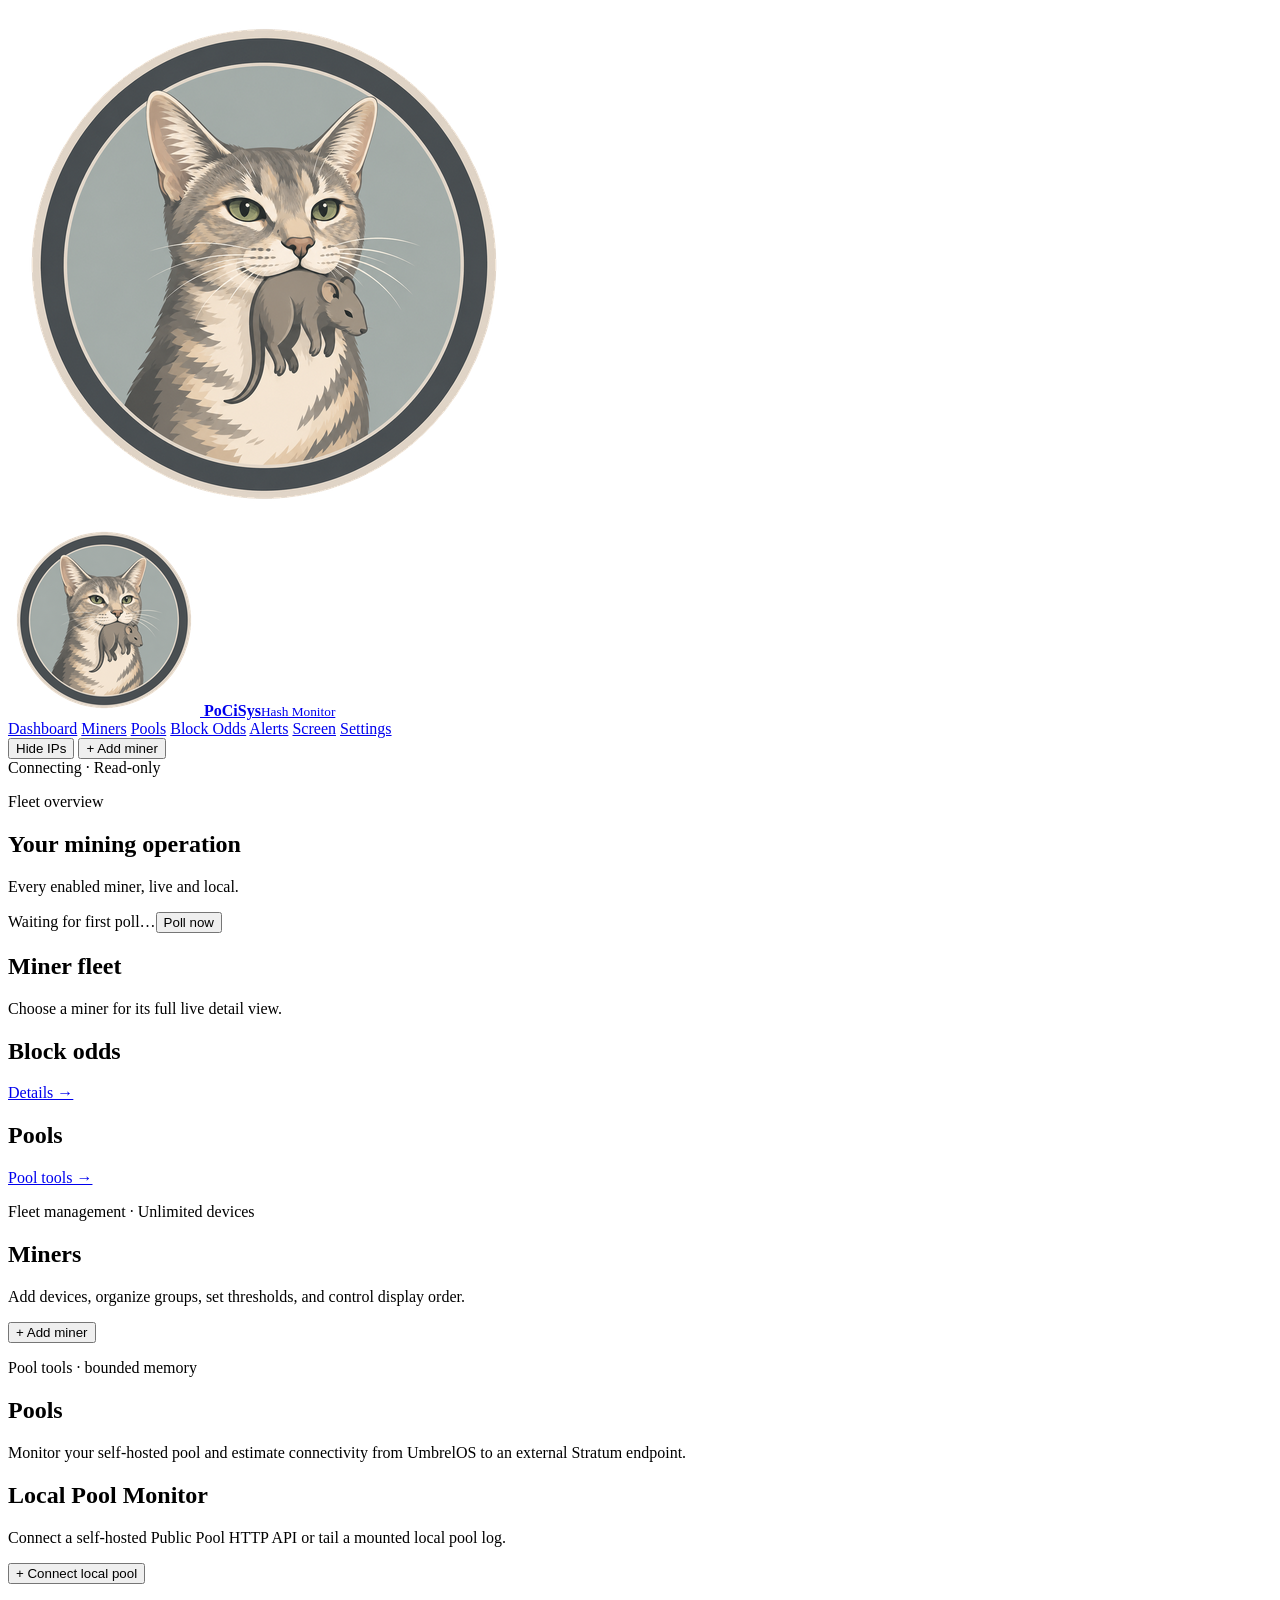
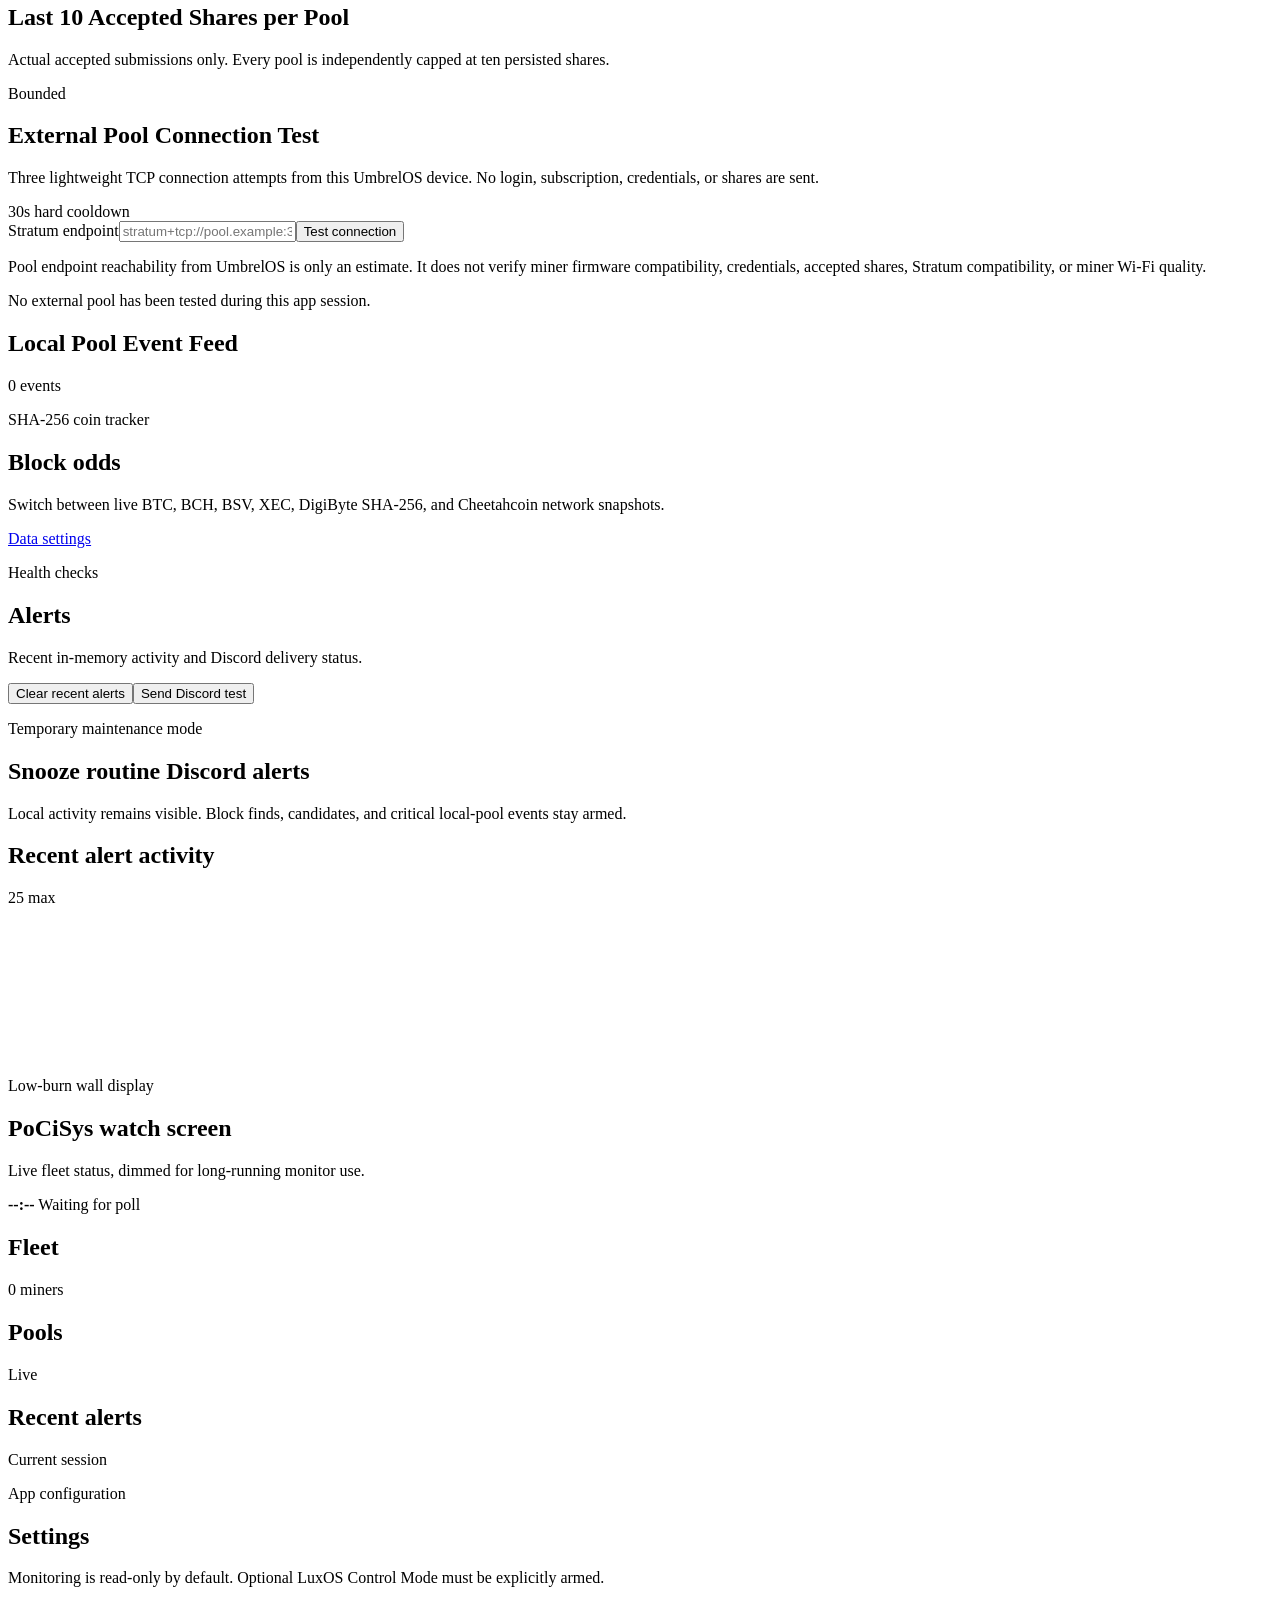
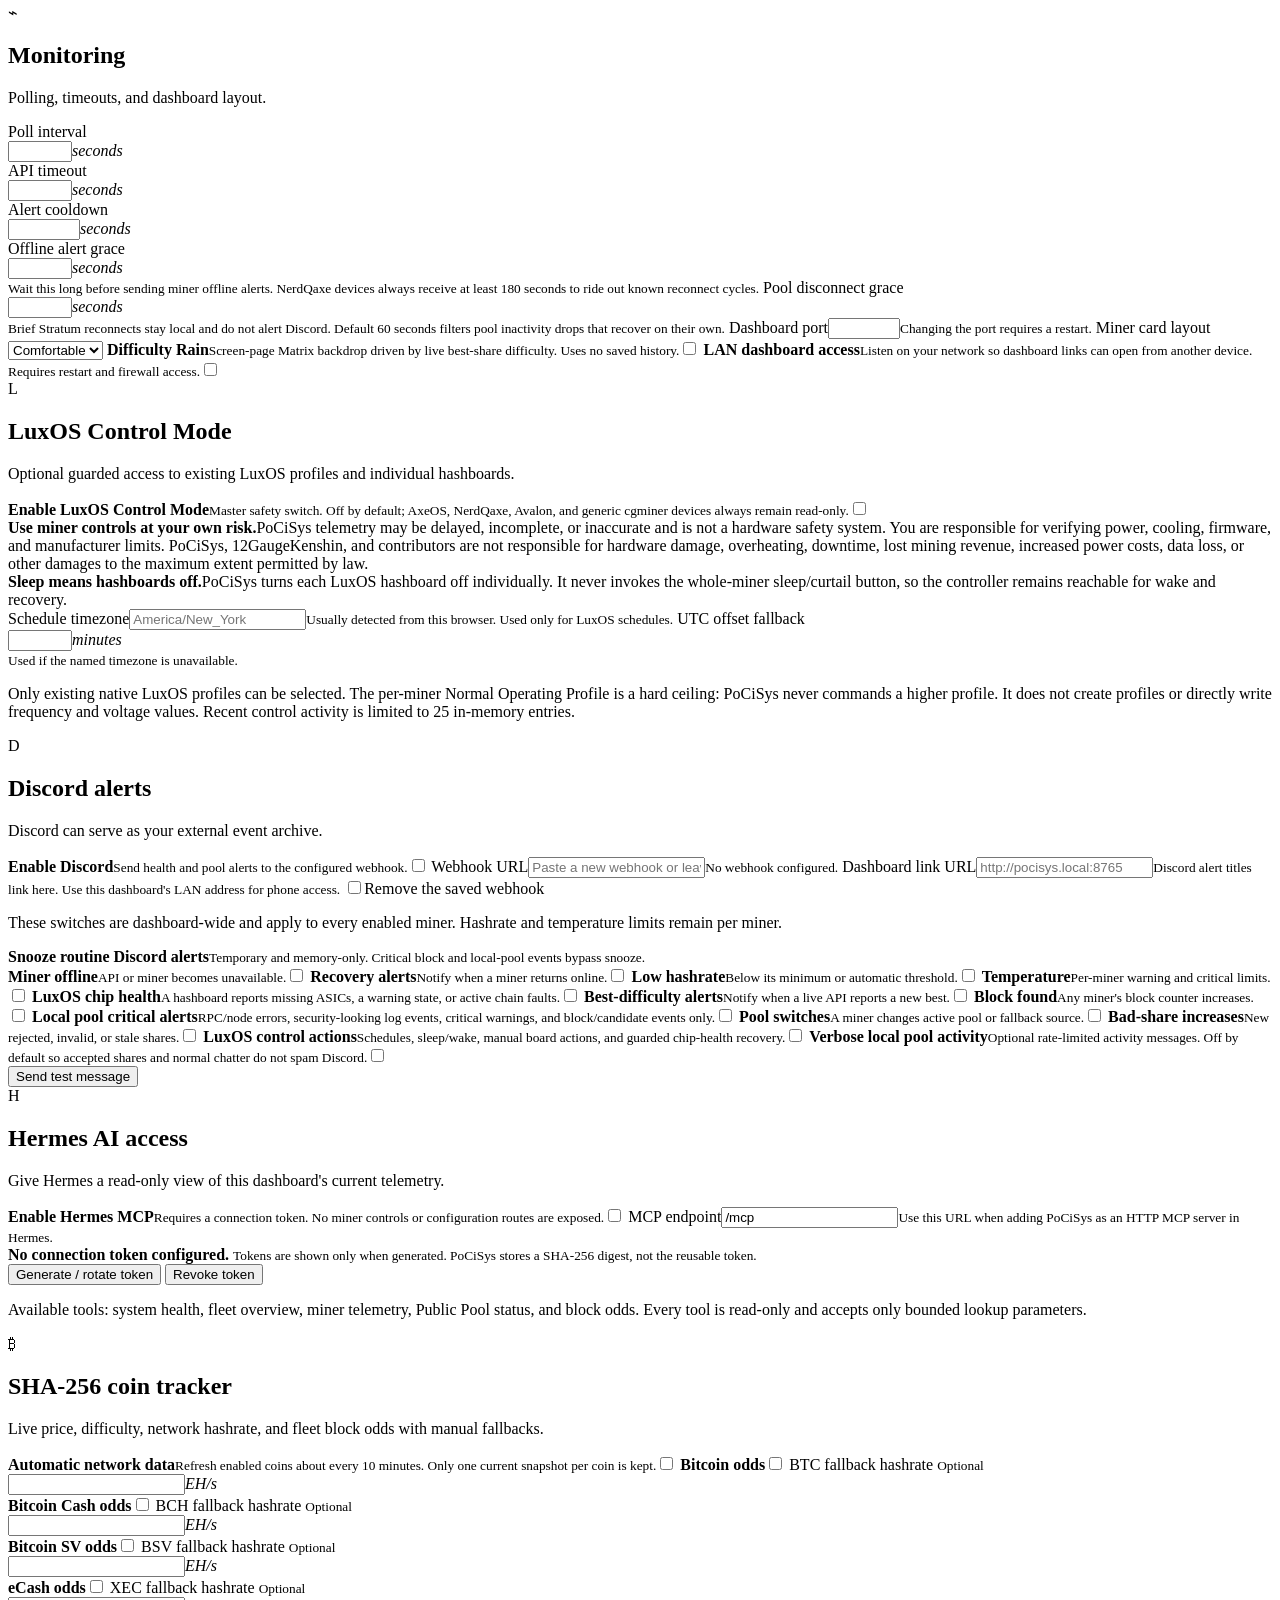
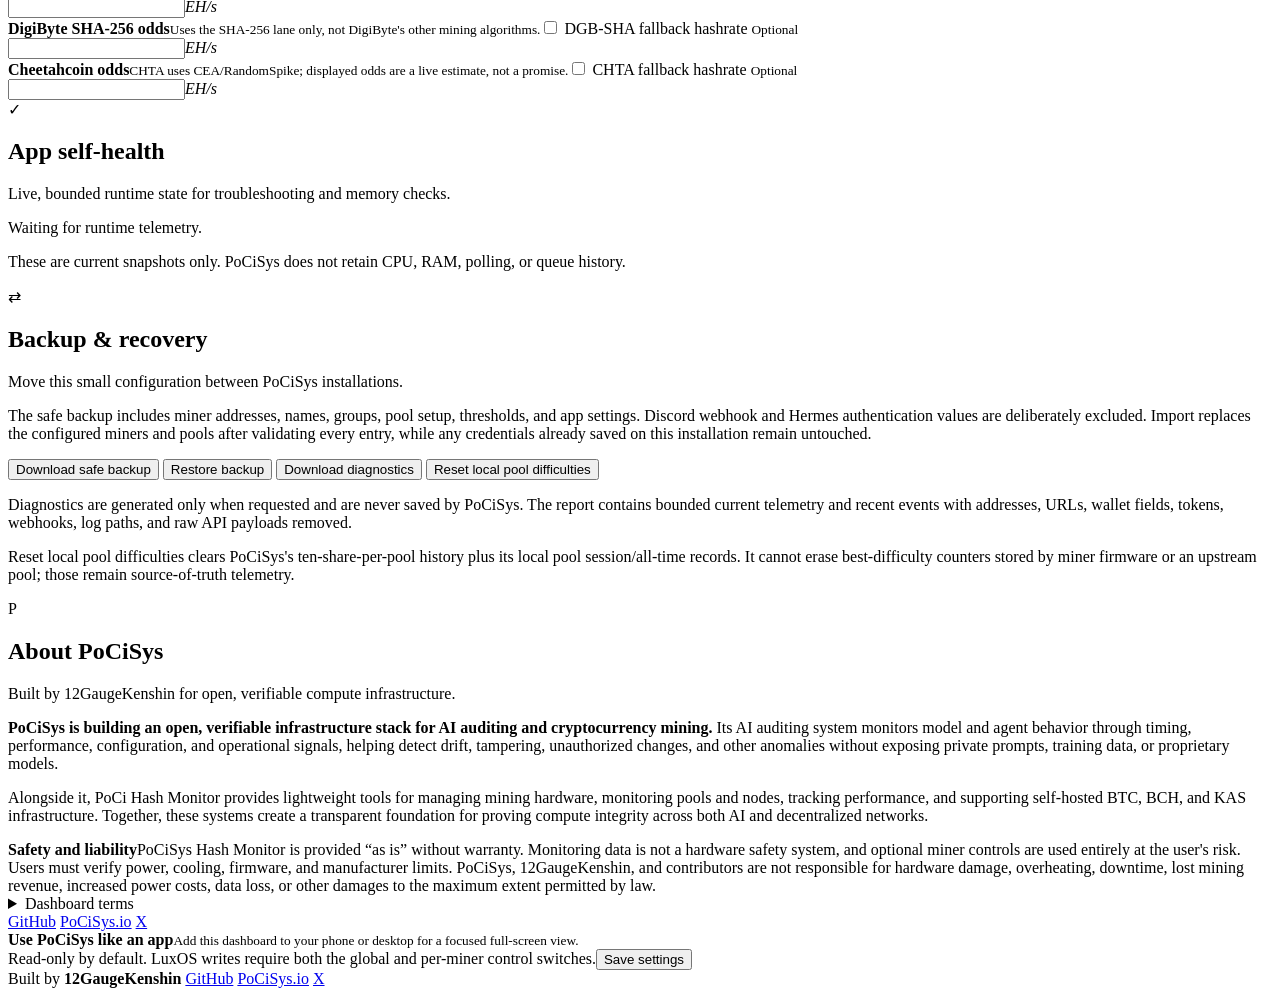
==== commit 36a8d33e: "Update Hash Monitor to v2.0.0" ====
--- a/pocisys-hash-monitor/web/index.html
+++ b/pocisys-hash-monitor/web/index.html
@@ -231,6 +231,12 @@
           </div>
         </section>
 
+        <section class="settings-card runtime-health-card">
+          <div class="settings-card-head"><span class="settings-icon">✓</span><div><h2>App self-health</h2><p>Live, bounded runtime state for troubleshooting and memory checks.</p></div></div>
+          <div id="runtime-health" class="runtime-health-grid"><div class="empty compact-empty">Waiting for runtime telemetry.</div></div>
+          <p class="settings-explainer">These are current snapshots only. PoCiSys does not retain CPU, RAM, polling, or queue history.</p>
+        </section>
+
         <section class="settings-card data-tools-card">
           <div class="settings-card-head"><span class="settings-icon">⇄</span><div><h2>Backup &amp; recovery</h2><p>Move this small configuration between PoCiSys installations.</p></div></div>
           <p class="settings-explainer">The safe backup includes miner addresses, names, groups, pool setup, thresholds, and app settings. Discord webhook and Hermes authentication values are deliberately excluded. Import replaces the configured miners and pools after validating every entry, while any credentials already saved on this installation remain untouched.</p>
